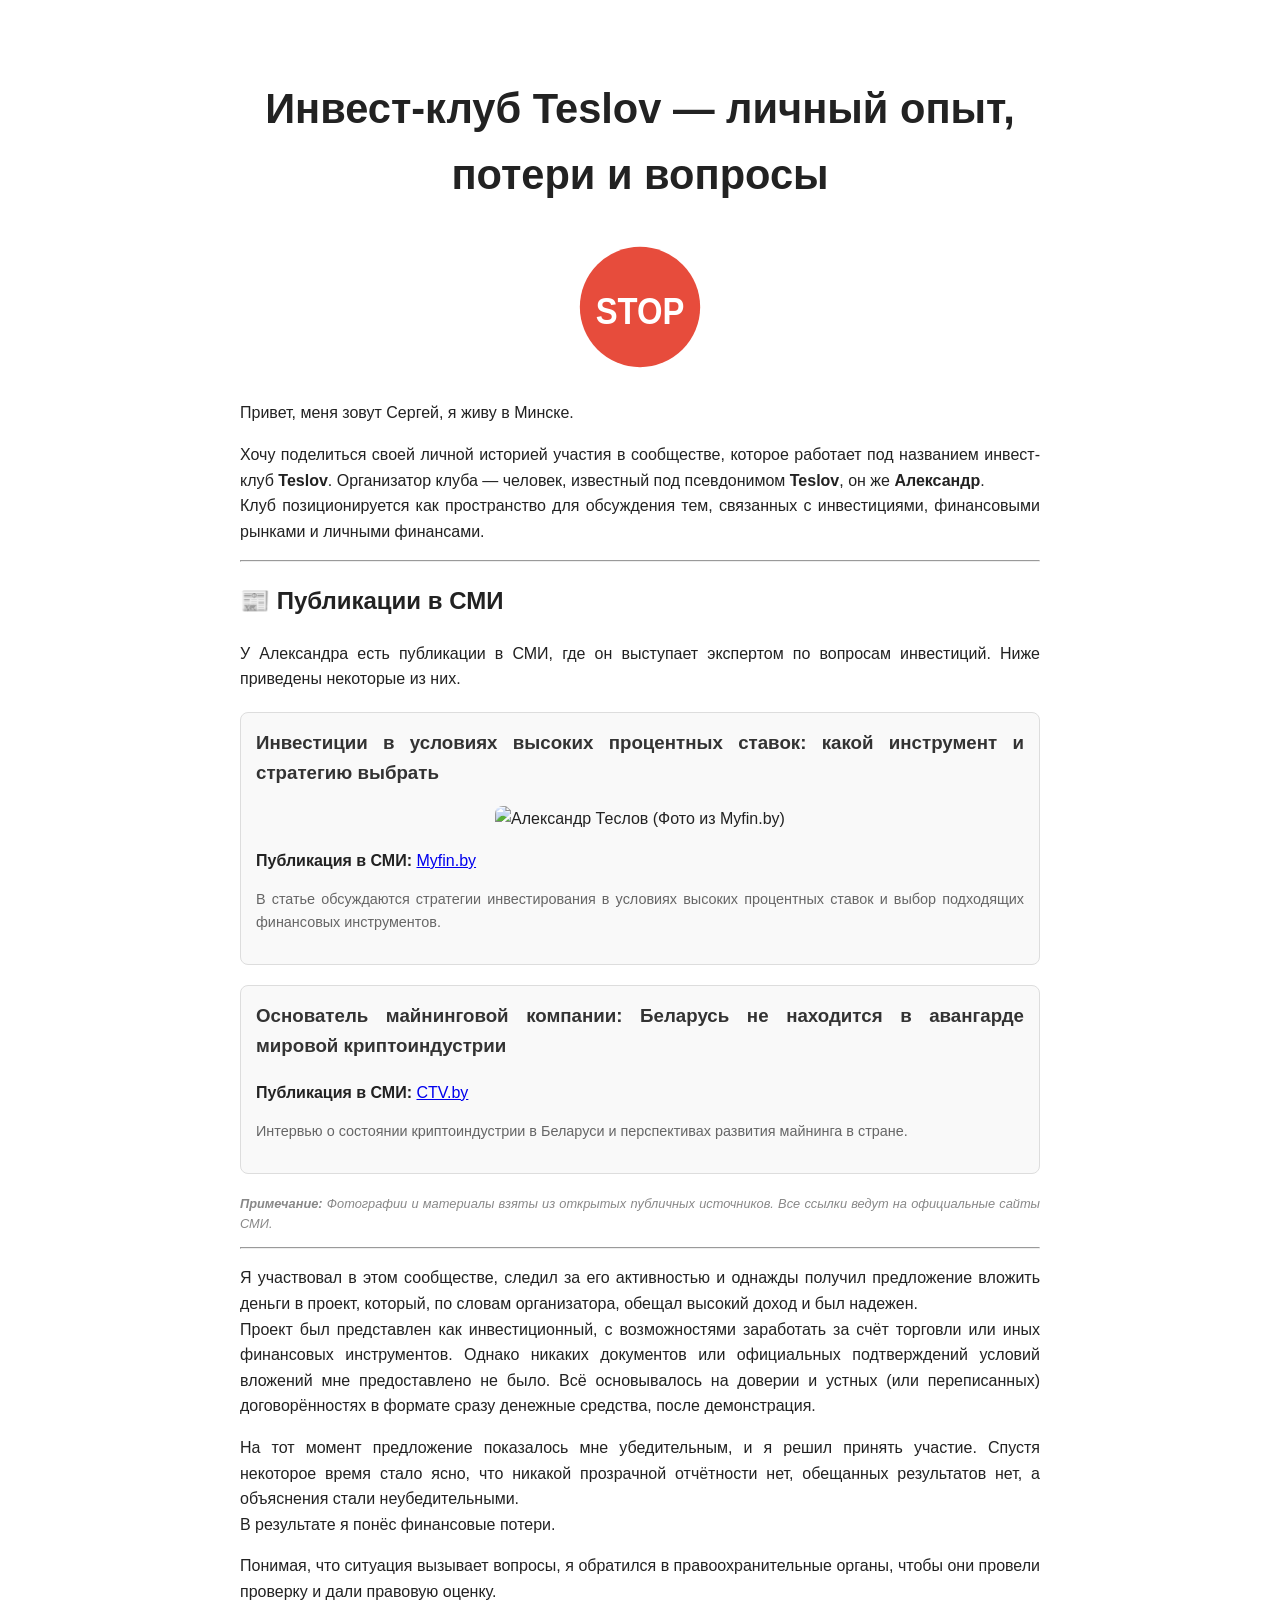
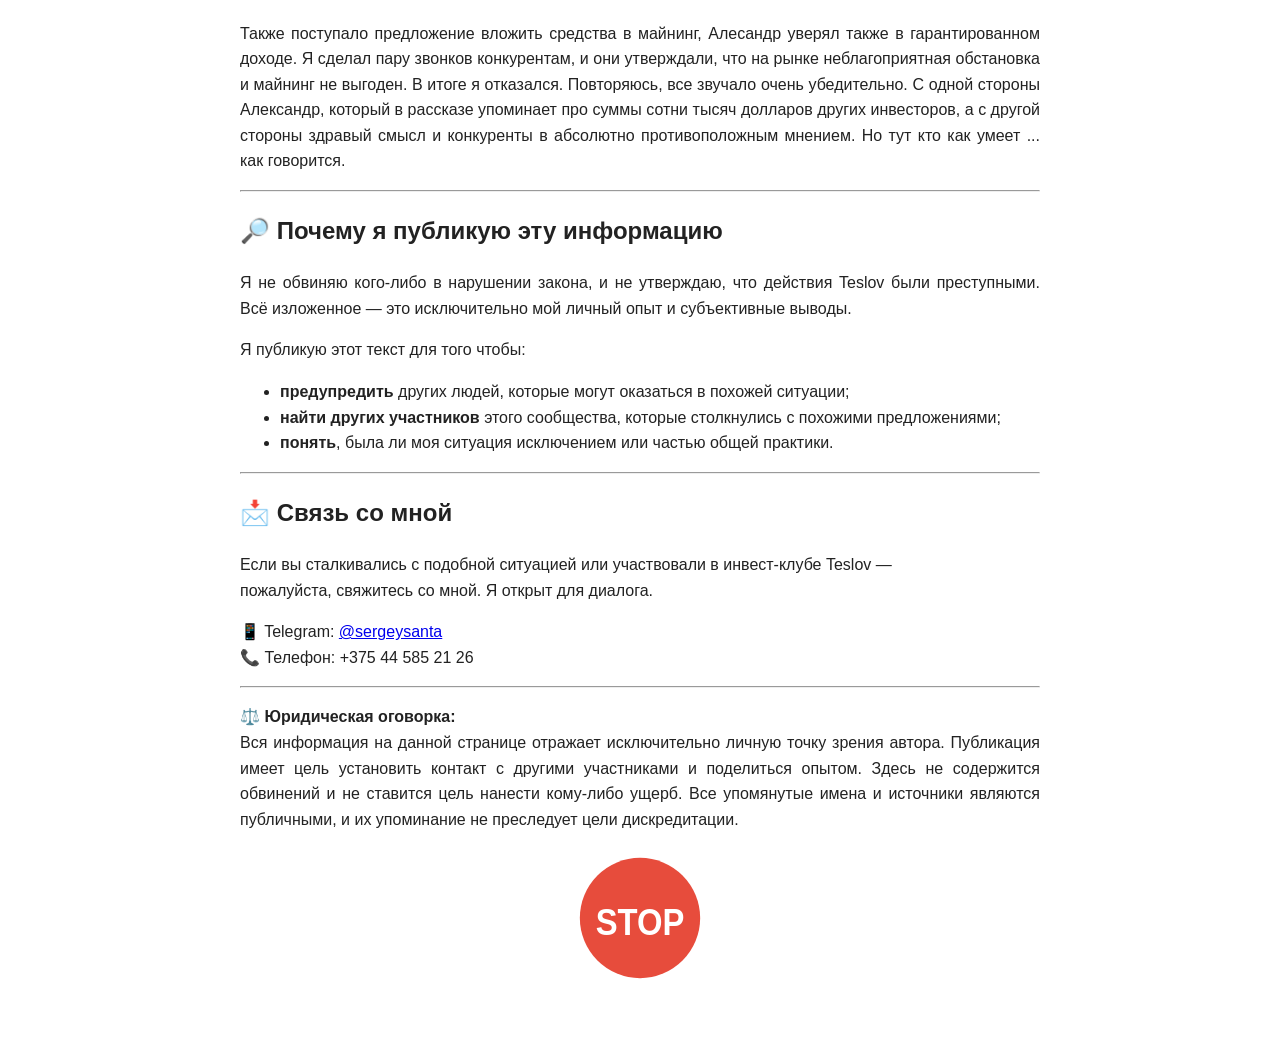
==== index.html @ 8a45242f "update info" ====
<!DOCTYPE html>
<html lang="ru">

<head>
  <meta charset="UTF-8" />
  <meta name="viewport" content="width=device-width, initial-scale=1.0" />
  <meta name="description" content="Инвест-клуб Teslov — личный опыт, потери и вопросы. Предупреждение для инвесторов.">
  <meta name="keywords"
    content="ateslov, teslov, инвестиции, инвестиционный клуб, Минск, bitcoin, crypto, scam, майнинг, обман, криптовалюта, предупреждение, потеря денег, бизнес" />
  <meta name="google-site-verification" content="pB8Rj-ncE4CcEa6arTZ0vi5ZQgAbrX069AEUh1GPydg" />
  <meta name="yandex-verification" content="62d51f3f0e0a17b9" />
  <link rel="icon" href="favicon.svg" type="image/svg+xml">
  <title>Инвест-клуб Teslov — личный опыт, потери и вопросы</title>
</head>

<body
  style="font-family: sans-serif; max-width: 800px; margin: 2rem auto; padding: 1rem; line-height: 1.6; color: #222;">
  <div style="position:absolute; left:-9999px; top:auto; width:1px; height:1px; overflow:hidden;">
    teslov, ateslov, инвестиции, инвестиционный клуб, Минск, bitcoin, crypto, криптовалюта, майнинг
  </div>
  <div style="display:none;">Verification: 62d51f3f0e0a17b9</div>
  <h1 style="text-align: center; font-size: 2.6em; font-weight: bold;">Инвест-клуб Teslov — личный опыт, потери и
    вопросы</h1>
  <div style="text-align: center; margin: 8px 0;">
    <img src="img/stop.svg" alt="STOP" style="width: 140px; max-width: 90vw; height: auto; display: inline-block;" />
  </div>
  <div style="text-align: justify;">
    <p>Привет, меня зовут Сергей, я живу в Минске.</p>

    <p>Хочу поделиться своей личной историей участия в сообществе, которое работает под названием инвест-клуб
      <b>Teslov</b>. Организатор клуба — человек, известный под псевдонимом <b>Teslov</b>, он же <b>Александр</b>.<br>
      Клуб позиционируется как пространство для обсуждения тем, связанных с инвестициями, финансовыми рынками и личными
      финансами.
    </p>

    <hr />

    <h2>📰 Публикации в СМИ</h2>

    <p>У Александра есть публикации в СМИ, где он выступает экспертом по вопросам инвестиций. Ниже приведены некоторые
      из них.</p>

    <div style="margin: 20px 0; padding: 15px; border: 1px solid #ddd; border-radius: 8px; background-color: #f9f9f9;">
      <h3 style="margin-top: 0; color: #333;">Инвестиции в условиях высоких процентных ставок: какой инструмент и
        стратегию выбрать</h3>
      <div style="text-align: center; margin: 15px 0;">
        <img src="https://myfin.by/source/thumb_720_1280/1/KSFufQopwAlAML0pm6lfmdS4uRsHHn8l.jpg"
          alt="Александр Теслов (Фото из Myfin.by)"
          style="width: 200px; max-width: 100%; height: auto; border-radius: 8px;">
      </div>
      <p style="margin-bottom: 10px;"><strong>Публикация в СМИ:</strong> <a
          href="https://myfin.by/article/money/investicii-v-usloviakh-vysokikh-procentnykh-stavok-kakoj-instrument-i-strategiu-vybrat-33507"
          target="_blank">Myfin.by</a></p>
      <p style="font-size: 0.9em; color: #666; margin-bottom: 15px;">В статье обсуждаются стратегии инвестирования в
        условиях высоких процентных ставок и выбор подходящих финансовых инструментов.</p>
    </div>

    <div style="margin: 20px 0; padding: 15px; border: 1px solid #ddd; border-radius: 8px; background-color: #f9f9f9;">
      <h3 style="margin-top: 0; color: #333;">Основатель майнинговой компании: Беларусь не находится в авангарде мировой
        криптоиндустрии</h3>
      <p style="margin-bottom: 10px;"><strong>Публикация в СМИ:</strong> <a
          href="https://ctv.by/news/obshestvo/osnovatel-majningovoj-kompanii-belarus-ne-nahoditsya-v-avangarde-mirovoj-kriptoindustrii-no-odin-ukaz-i-my-snova-v-igre"
          target="_blank">CTV.by</a></p>
      <p style="font-size: 0.9em; color: #666; margin-bottom: 15px;">Интервью о состоянии криптоиндустрии в Беларуси и
        перспективах развития майнинга в стране.</p>
    </div>

    <p style="font-size: 0.8em; color: #888; font-style: italic; margin-top: 20px;">
      <strong>Примечание:</strong> Фотографии и материалы взяты из открытых публичных источников. Все ссылки ведут на
      официальные сайты СМИ.
    </p>

    <hr />

    <p>Я участвовал в этом сообществе, следил за его активностью и однажды получил предложение вложить деньги в проект,
      который, по словам организатора, обещал высокий доход и был надежен.<br>
      Проект был представлен как инвестиционный, с возможностями заработать за счёт торговли или иных финансовых
      инструментов. Однако никаких документов или официальных подтверждений условий вложений мне предоставлено не было.
      Всё основывалось на доверии и устных (или переписанных) договорённостях в формате сразу денежные средства, после
      демонстрация.</p>


    <p>На тот момент предложение показалось мне убедительным, и я решил принять участие. Спустя некоторое время стало
      ясно, что никакой прозрачной отчётности нет, обещанных результатов нет, а объяснения стали неубедительными.<br>
      В результате я понёс финансовые потери.</p>

    <p>Понимая, что ситуация вызывает вопросы, я обратился в правоохранительные органы, чтобы они провели проверку и
      дали правовую оценку.</p>

    <p>Также поступало предложение вложить средства в майнинг, Алесандр уверял также в гарантированном доходе. Я сделал
      пару звонков конкурентам, и они утверждали, что на рынке
      неблагоприятная обстановка и майнинг не выгоден. В итоге я отказался. Повторяюсь, все звучало очень убедительно. С
      одной стороны Александр, который в рассказе упоминает про суммы сотни тысяч долларов других инвесторов, а с другой
      стороны здравый смысл и конкуренты в абсолютно противоположным мнением. Но тут кто как умеет ... как говорится.
    </p>

    <hr />

    <h2>🔎 Почему я публикую эту информацию</h2>

    <p>Я не обвиняю кого-либо в нарушении закона, и не утверждаю, что действия Teslov были преступными. Всё изложенное —
      это исключительно мой личный опыт и субъективные выводы.</p>

    <p>Я публикую этот текст для того чтобы:</p>
    <ul>
      <li><b>предупредить</b> других людей, которые могут оказаться в похожей ситуации;</li>
      <li><b>найти других участников</b> этого сообщества, которые столкнулись с похожими предложениями;</li>
      <li><b>понять</b>, была ли моя ситуация исключением или частью общей практики.</li>
    </ul>

    <hr />

    <h2>📩 Связь со мной</h2>
    <p>Если вы сталкивались с подобной ситуацией или участвовали в инвест-клубе Teslov —<br>
      пожалуйста, свяжитесь со мной. Я открыт для диалога.</p>
    <p>📱 Telegram: <a href="https://t.me/sergeysanta">@sergeysanta</a><br>
      📞 Телефон: +375 44 585 21 26</p>

    <hr />
    <p><strong>⚖️ Юридическая оговорка:</strong><br>
      Вся информация на данной странице отражает исключительно личную точку зрения автора. Публикация имеет цель
      установить контакт с другими участниками и поделиться опытом. Здесь не содержится обвинений и не ставится цель
      нанести кому-либо ущерб. Все упомянутые имена и источники являются публичными, и их упоминание не преследует цели
      дискредитации.</p>
  </div>
  <div style="text-align: center; margin: 8px 0;">
    <img src="img/stop.svg" alt="STOP" style="width: 140px; max-width: 90vw; height: auto; display: inline-block;" />
  </div>
</body>

</html>
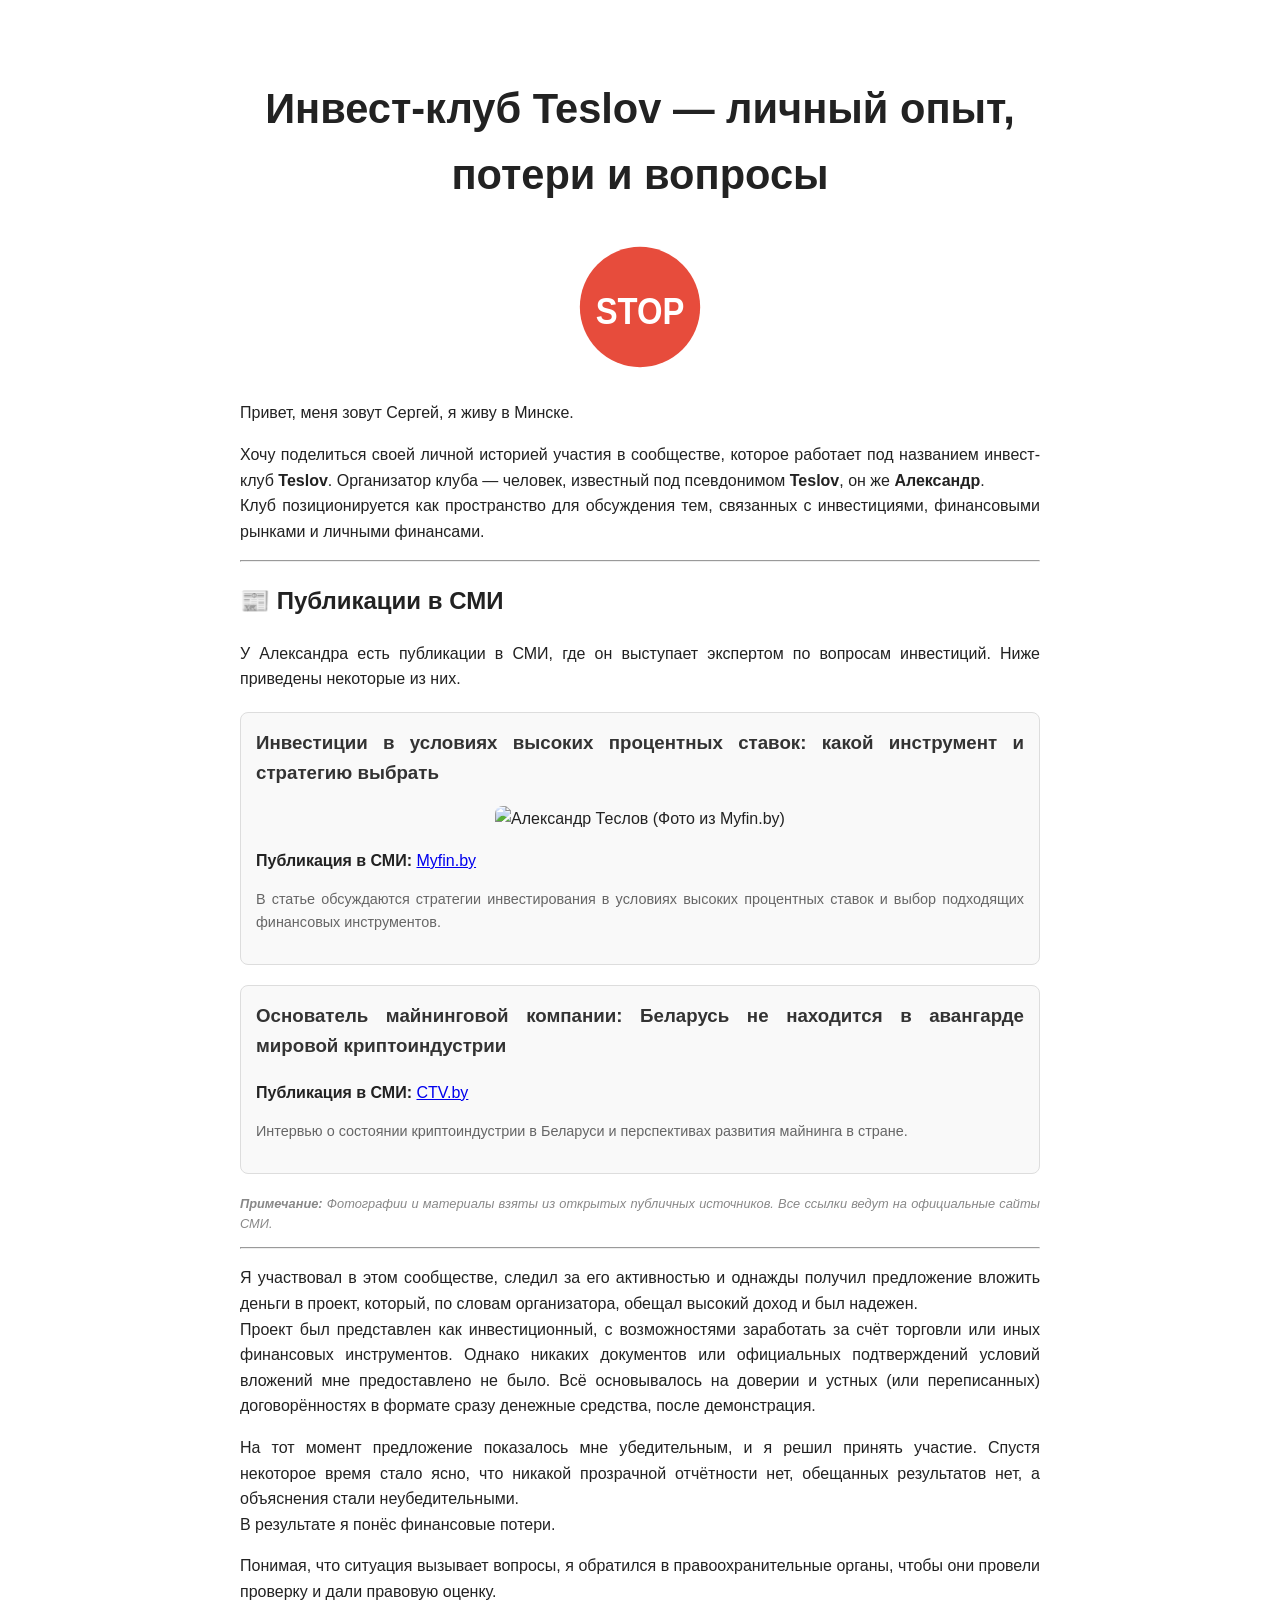
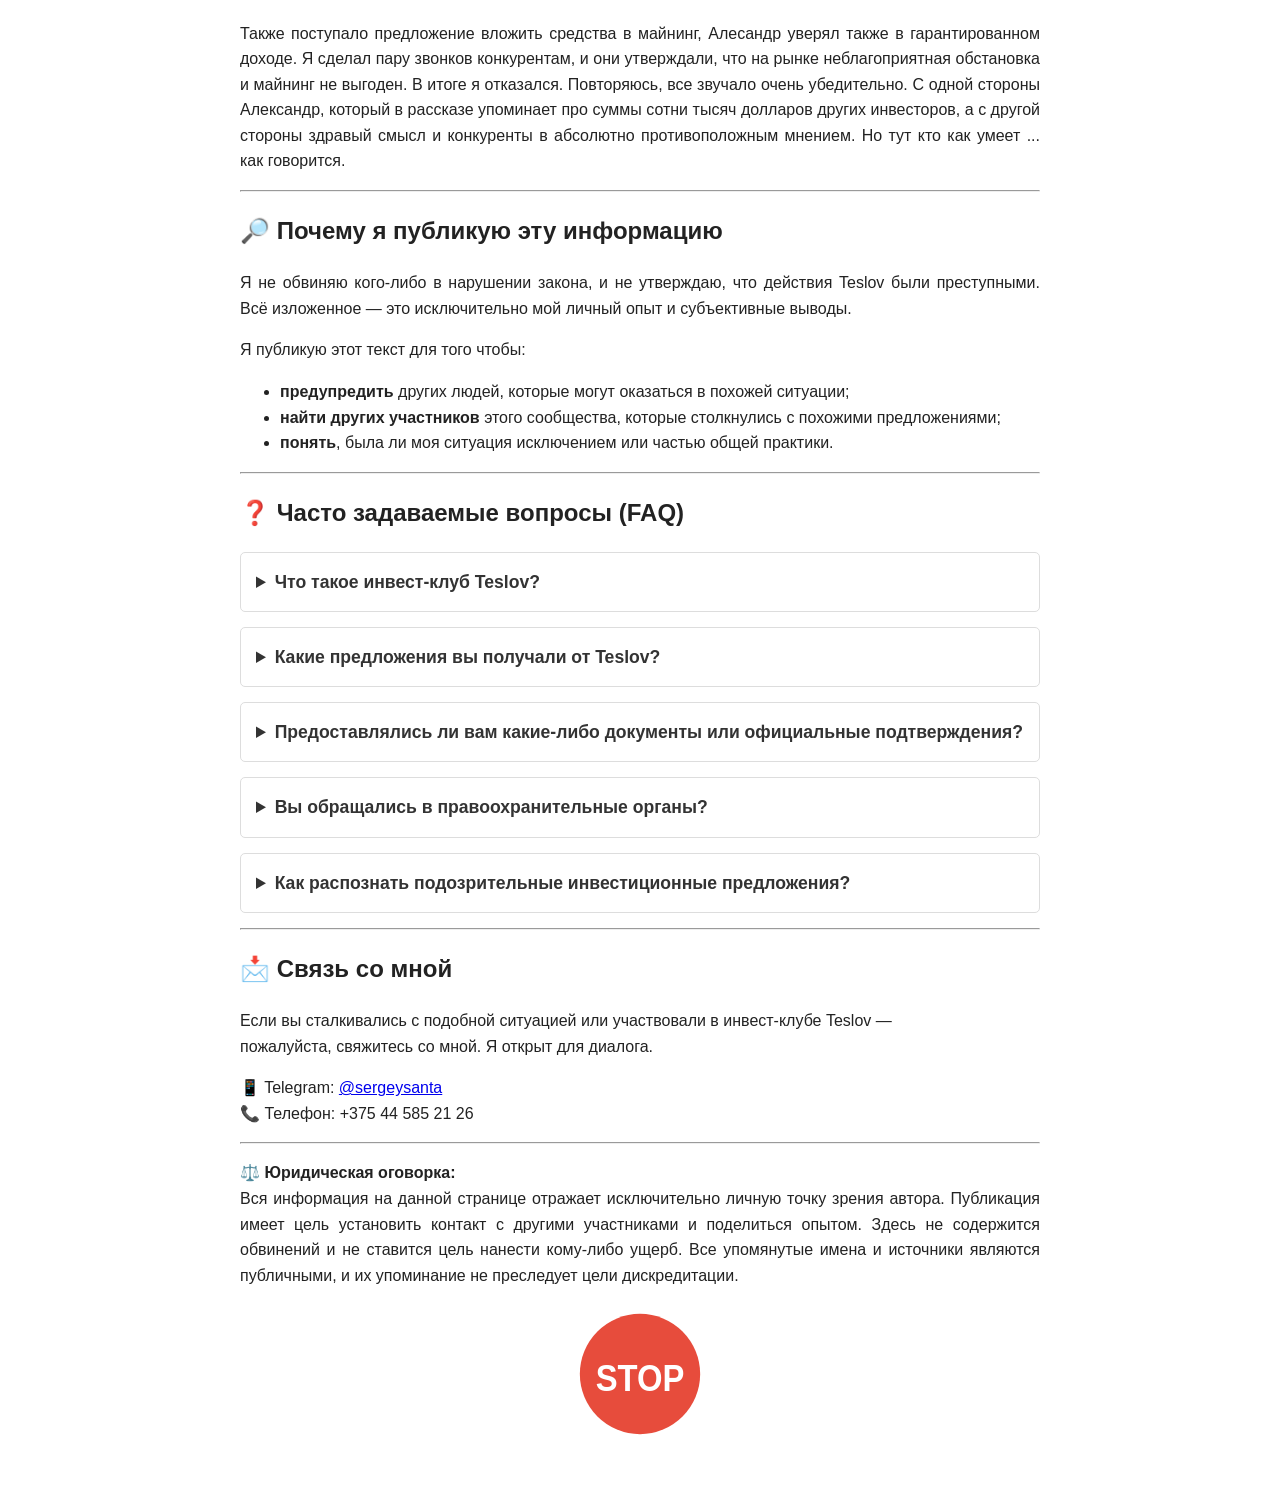
==== commit 5d2108c5: "Улучшения SEO: удален скрытый текст, добавлен FAQ раздел, улучшена структура контента" ====
--- a/index.html
+++ b/index.html
@@ -15,9 +15,6 @@
 
 <body
   style="font-family: sans-serif; max-width: 800px; margin: 2rem auto; padding: 1rem; line-height: 1.6; color: #222;">
-  <div style="position:absolute; left:-9999px; top:auto; width:1px; height:1px; overflow:hidden;">
-    teslov, ateslov, инвестиции, инвестиционный клуб, Минск, bitcoin, crypto, криптовалюта, майнинг
-  </div>
   <div style="display:none;">Verification: 62d51f3f0e0a17b9</div>
   <h1 style="text-align: center; font-size: 2.6em; font-weight: bold;">Инвест-клуб Teslov — личный опыт, потери и
     вопросы</h1>
@@ -110,6 +107,70 @@
 
     <hr />
 
+    <h2>❓ Часто задаваемые вопросы (FAQ)</h2>
+
+    <details style="margin: 15px 0; padding: 10px; border: 1px solid #ddd; border-radius: 5px; cursor: pointer;">
+      <summary style="font-weight: bold; color: #333; font-size: 1.1em; padding: 5px; cursor: pointer;">Что такое инвест-клуб Teslov?</summary>
+      <div style="margin-top: 10px; padding-left: 10px;">
+        <p>Инвест-клуб Teslov — это сообщество, которое позиционируется как пространство для обсуждения тем, связанных с
+          инвестициями, финансовыми рынками и личными финансами. Организатор клуба — человек, известный под псевдонимом
+          <b>Teslov</b> (Александр). У организатора есть публикации в СМИ, где он выступает экспертом по вопросам
+          инвестиций.</p>
+      </div>
+    </details>
+
+    <details style="margin: 15px 0; padding: 10px; border: 1px solid #ddd; border-radius: 5px; cursor: pointer;">
+      <summary style="font-weight: bold; color: #333; font-size: 1.1em; padding: 5px; cursor: pointer;">Какие предложения вы получали от Teslov?</summary>
+      <div style="margin-top: 10px; padding-left: 10px;">
+        <p>Я получил два основных предложения:</p>
+        <ul>
+          <li><b>Инвестиционный проект</b> — предложение вложить деньги в проект, который обещал высокий доход за счёт
+            торговли или иных финансовых инструментов. Проект был представлен как надежный, но никаких документов или
+            официальных подтверждений условий вложений мне предоставлено не было.</li>
+          <li><b>Майнинг</b> — предложение вложить средства в майнинг с гарантированным доходом. Однако после консультаций с
+            конкурентами, которые утверждали, что на рынке неблагоприятная обстановка и майнинг не выгоден, я отказался от
+            этого предложения.</li>
+        </ul>
+      </div>
+    </details>
+
+    <details style="margin: 15px 0; padding: 10px; border: 1px solid #ddd; border-radius: 5px; cursor: pointer;">
+      <summary style="font-weight: bold; color: #333; font-size: 1.1em; padding: 5px; cursor: pointer;">Предоставлялись ли вам какие-либо документы или официальные подтверждения?</summary>
+      <div style="margin-top: 10px; padding-left: 10px;">
+        <p>Нет, никаких документов или официальных подтверждений условий вложений мне предоставлено не было. Всё
+          основывалось на доверии и устных (или переписанных) договорённостях в формате "сразу денежные средства, после
+          демонстрация". Прозрачной отчётности о результатах инвестиций также не было.</p>
+      </div>
+    </details>
+
+    <details style="margin: 15px 0; padding: 10px; border: 1px solid #ddd; border-radius: 5px; cursor: pointer;">
+      <summary style="font-weight: bold; color: #333; font-size: 1.1em; padding: 5px; cursor: pointer;">Вы обращались в правоохранительные органы?</summary>
+      <div style="margin-top: 10px; padding-left: 10px;">
+        <p>Да, понимая, что ситуация вызывает вопросы, я обратился в правоохранительные органы, чтобы они провели проверку и
+          дали правовую оценку ситуации.</p>
+      </div>
+    </details>
+
+    <details style="margin: 15px 0; padding: 10px; border: 1px solid #ddd; border-radius: 5px; cursor: pointer;">
+      <summary style="font-weight: bold; color: #333; font-size: 1.1em; padding: 5px; cursor: pointer;">Как распознать подозрительные инвестиционные предложения?</summary>
+      <div style="margin-top: 10px; padding-left: 10px;">
+        <p>Основываясь на своём опыте, рекомендую обратить внимание на следующие признаки:</p>
+        <ul>
+          <li><b>Отсутствие документов</b> — если вам не предоставляют официальных документов, подтверждающих условия
+            инвестиций</li>
+          <li><b>Обещания гарантированного дохода</b> — особенно высокого, без рисков</li>
+          <li><b>Отсутствие прозрачной отчётности</b> — если нет возможности отследить результаты инвестиций</li>
+          <li><b>Давление и убедительность</b> — если вас убеждают вложить деньги немедленно, упоминая большие суммы других
+            инвесторов</li>
+          <li><b>Устные договорённости</b> — если всё основывается только на доверии без документального оформления</li>
+        </ul>
+        <p>Всегда консультируйтесь с независимыми экспертами и проверяйте информацию у конкурентов или других источников
+          перед принятием решения об инвестициях.</p>
+      </div>
+    </details>
+
+    <hr />
+
     <h2>📩 Связь со мной</h2>
     <p>Если вы сталкивались с подобной ситуацией или участвовали в инвест-клубе Teslov —<br>
       пожалуйста, свяжитесь со мной. Я открыт для диалога.</p>
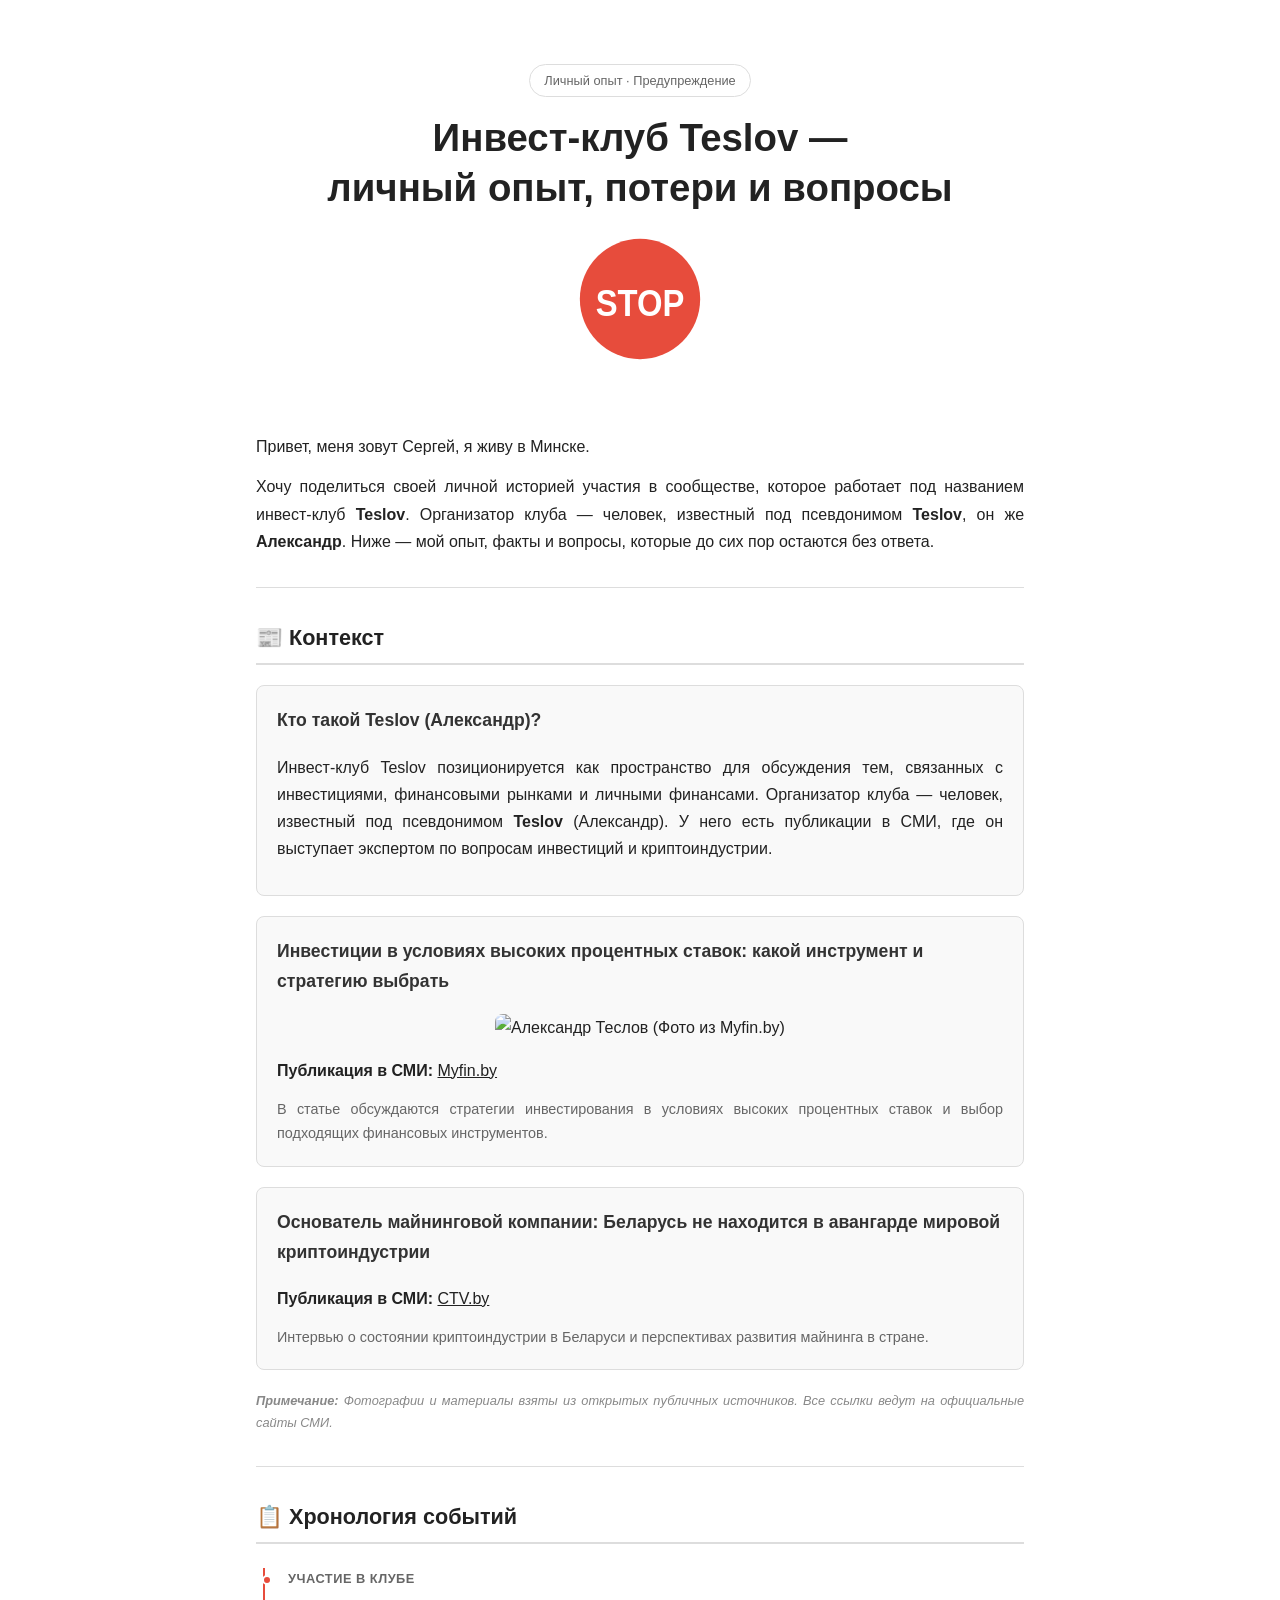
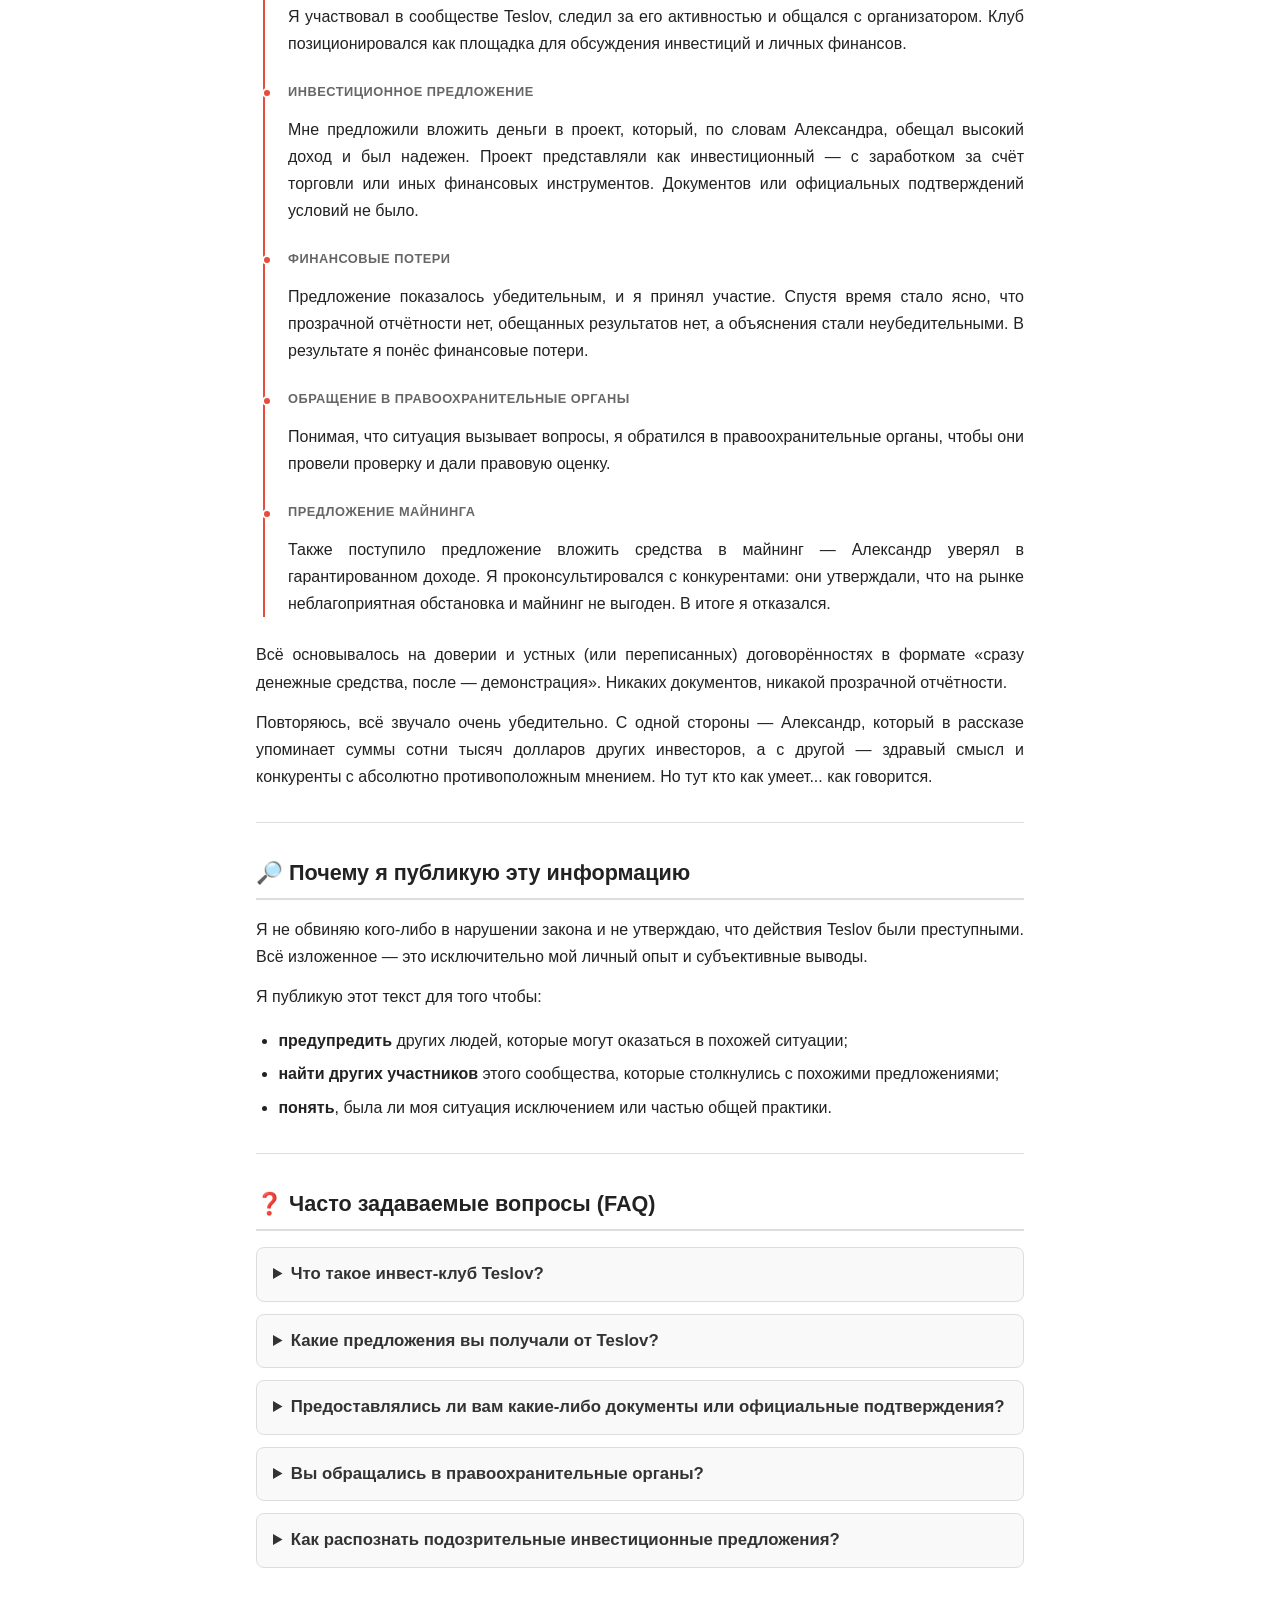
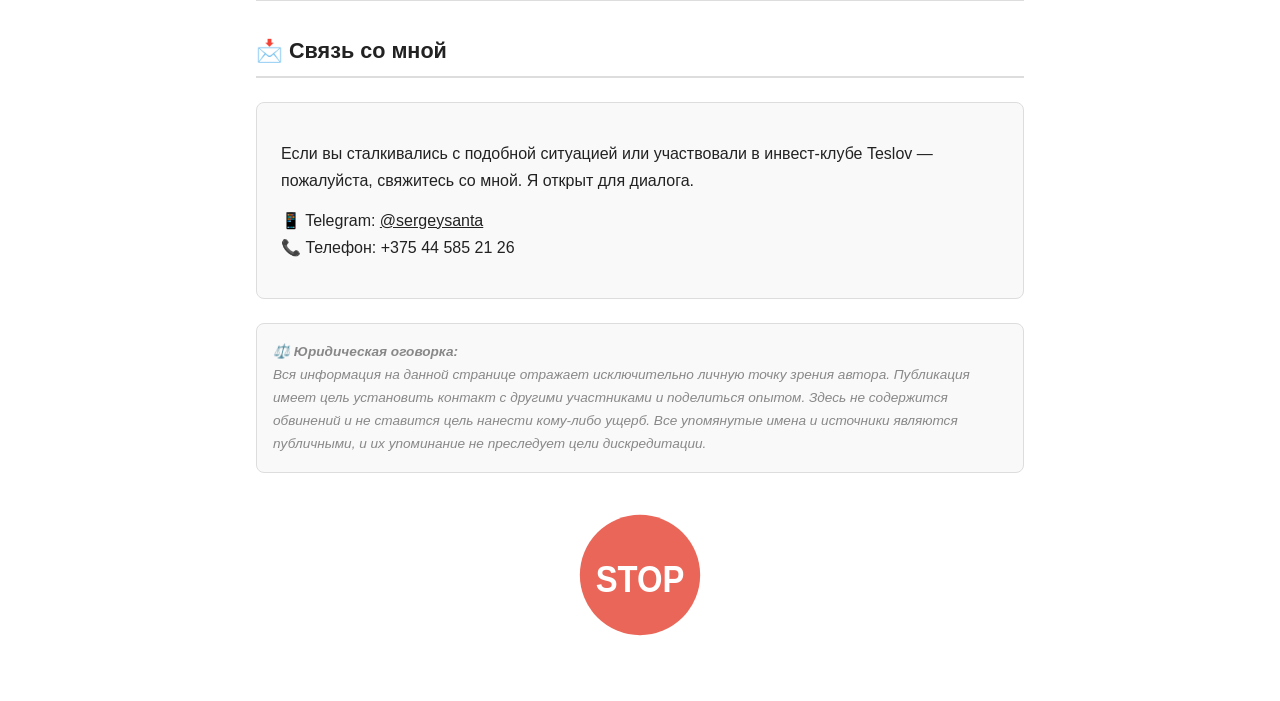
==== commit 5deb5270: "Обновить структуру страницы: hero, хронология и карточки. Сохранены исходные цвета и весь контент, у" ====
--- a/index.html
+++ b/index.html
@@ -11,91 +11,312 @@
   <meta name="yandex-verification" content="62d51f3f0e0a17b9" />
   <link rel="icon" href="favicon.svg" type="image/svg+xml">
   <title>Инвест-клуб Teslov — личный опыт, потери и вопросы</title>
+  <style>
+    *,
+    *::before,
+    *::after {
+      box-sizing: border-box;
+    }
+
+    body {
+      margin: 0;
+      font-family: sans-serif;
+      background: #ffffff;
+      color: #222;
+      line-height: 1.7;
+    }
+
+    .container {
+      max-width: 800px;
+      margin: 0 auto;
+      padding: 2rem 1rem 3rem;
+    }
+
+    .hero {
+      text-align: center;
+      padding: 2rem 1rem;
+      margin-bottom: 1.5rem;
+    }
+
+    .hero .badge {
+      display: inline-block;
+      padding: 0.3rem 0.9rem;
+      border: 1px solid #ddd;
+      border-radius: 999px;
+      font-size: 0.8rem;
+      color: #666;
+      margin-bottom: 1rem;
+    }
+
+    .hero h1 {
+      font-size: clamp(1.6rem, 5vw, 2.4rem);
+      font-weight: bold;
+      margin: 0 0 1rem;
+      line-height: 1.3;
+    }
+
+    .hero img {
+      width: 140px;
+      max-width: 90vw;
+      height: auto;
+    }
+
+    h2 {
+      font-size: 1.35rem;
+      margin: 2rem 0 1rem;
+      padding-bottom: 0.4rem;
+      border-bottom: 2px solid #ddd;
+    }
+
+    h3 {
+      font-size: 1.1rem;
+      margin-top: 0;
+      color: #333;
+    }
+
+    p {
+      text-align: justify;
+      margin: 0.8rem 0;
+    }
+
+    a {
+      color: inherit;
+    }
+
+    hr {
+      border: none;
+      border-top: 1px solid #ddd;
+      margin: 2rem 0;
+    }
+
+    .card {
+      margin: 1.25rem 0;
+      padding: 1.25rem;
+      border: 1px solid #ddd;
+      border-radius: 8px;
+      background-color: #f9f9f9;
+    }
+
+    .card img {
+      width: 200px;
+      max-width: 100%;
+      height: auto;
+      border-radius: 8px;
+    }
+
+    .card-media {
+      text-align: center;
+      margin: 15px 0;
+    }
+
+    .card-note {
+      font-size: 0.9em;
+      color: #666;
+      margin-bottom: 0;
+    }
+
+    .timeline {
+      position: relative;
+      padding-left: 2rem;
+      margin: 1.5rem 0;
+    }
+
+    .timeline::before {
+      content: "";
+      position: absolute;
+      left: 0.45rem;
+      top: 0;
+      bottom: 0;
+      width: 2px;
+      background: #e74c3c;
+    }
+
+    .timeline-item {
+      position: relative;
+      margin-bottom: 1.5rem;
+    }
+
+    .timeline-item::before {
+      content: "";
+      position: absolute;
+      left: -1.65rem;
+      top: 0.45rem;
+      width: 10px;
+      height: 10px;
+      border-radius: 50%;
+      background: #e74c3c;
+      border: 2px solid #fff;
+    }
+
+    .timeline-date {
+      font-size: 0.8rem;
+      color: #666;
+      font-weight: 600;
+      text-transform: uppercase;
+      letter-spacing: 0.04em;
+    }
+
+    details {
+      margin: 0.75rem 0;
+      padding: 0.75rem 1rem;
+      border: 1px solid #ddd;
+      border-radius: 8px;
+      background-color: #f9f9f9;
+    }
+
+    summary {
+      font-weight: bold;
+      cursor: pointer;
+      color: #333;
+      font-size: 1.05rem;
+    }
+
+    .contacts {
+      text-align: center;
+      padding: 1.5rem;
+      background-color: #f9f9f9;
+      border: 1px solid #ddd;
+      border-radius: 8px;
+      margin: 1.5rem 0;
+    }
+
+    .disclaimer {
+      font-size: 0.85rem;
+      color: #888;
+      font-style: italic;
+      padding: 1rem;
+      border: 1px solid #ddd;
+      border-radius: 8px;
+      background-color: #f9f9f9;
+    }
+
+    .note {
+      font-size: 0.8em;
+      color: #888;
+      font-style: italic;
+    }
+
+    ul {
+      padding-left: 1.4rem;
+    }
+
+    li {
+      margin: 0.4rem 0;
+    }
+
+    footer {
+      text-align: center;
+      margin-top: 2rem;
+    }
+
+    footer img {
+      width: 140px;
+      max-width: 90vw;
+      height: auto;
+      opacity: 0.85;
+    }
+  </style>
 </head>
 
-<body
-  style="font-family: sans-serif; max-width: 800px; margin: 2rem auto; padding: 1rem; line-height: 1.6; color: #222;">
+<body>
   <div style="display:none;">Verification: 62d51f3f0e0a17b9</div>
-  <h1 style="text-align: center; font-size: 2.6em; font-weight: bold;">Инвест-клуб Teslov — личный опыт, потери и
-    вопросы</h1>
-  <div style="text-align: center; margin: 8px 0;">
-    <img src="img/stop.svg" alt="STOP" style="width: 140px; max-width: 90vw; height: auto; display: inline-block;" />
-  </div>
-  <div style="text-align: justify;">
+
+  <div class="container">
+
+    <div class="hero">
+      <div class="badge">Личный опыт · Предупреждение</div>
+      <h1>Инвест-клуб Teslov —<br>личный опыт, потери и вопросы</h1>
+      <img src="img/stop.svg" alt="STOP" />
+    </div>
+
     <p>Привет, меня зовут Сергей, я живу в Минске.</p>
 
     <p>Хочу поделиться своей личной историей участия в сообществе, которое работает под названием инвест-клуб
-      <b>Teslov</b>. Организатор клуба — человек, известный под псевдонимом <b>Teslov</b>, он же <b>Александр</b>.<br>
-      Клуб позиционируется как пространство для обсуждения тем, связанных с инвестициями, финансовыми рынками и личными
-      финансами.
-    </p>
+      <b>Teslov</b>. Организатор клуба — человек, известный под псевдонимом <b>Teslov</b>, он же <b>Александр</b>.
+      Ниже — мой опыт, факты и вопросы, которые до сих пор остаются без ответа.</p>
 
     <hr />
 
-    <h2>📰 Публикации в СМИ</h2>
-
-    <p>У Александра есть публикации в СМИ, где он выступает экспертом по вопросам инвестиций. Ниже приведены некоторые
-      из них.</p>
-
-    <div style="margin: 20px 0; padding: 15px; border: 1px solid #ddd; border-radius: 8px; background-color: #f9f9f9;">
-      <h3 style="margin-top: 0; color: #333;">Инвестиции в условиях высоких процентных ставок: какой инструмент и
-        стратегию выбрать</h3>
-      <div style="text-align: center; margin: 15px 0;">
+    <h2>📰 Контекст</h2>
+
+    <div class="card">
+      <h3>Кто такой Teslov (Александр)?</h3>
+      <p>Инвест-клуб Teslov позиционируется как пространство для обсуждения тем, связанных с инвестициями,
+        финансовыми рынками и личными финансами. Организатор клуба — человек, известный под псевдонимом
+        <b>Teslov</b> (Александр). У него есть публикации в СМИ, где он выступает экспертом по вопросам инвестиций
+        и криптоиндустрии.</p>
+    </div>
+
+    <div class="card">
+      <h3>Инвестиции в условиях высоких процентных ставок: какой инструмент и стратегию выбрать</h3>
+      <div class="card-media">
         <img src="https://myfin.by/source/thumb_720_1280/1/KSFufQopwAlAML0pm6lfmdS4uRsHHn8l.jpg"
-          alt="Александр Теслов (Фото из Myfin.by)"
-          style="width: 200px; max-width: 100%; height: auto; border-radius: 8px;">
-      </div>
-      <p style="margin-bottom: 10px;"><strong>Публикация в СМИ:</strong> <a
+          alt="Александр Теслов (Фото из Myfin.by)">
+      </div>
+      <p><strong>Публикация в СМИ:</strong> <a
           href="https://myfin.by/article/money/investicii-v-usloviakh-vysokikh-procentnykh-stavok-kakoj-instrument-i-strategiu-vybrat-33507"
-          target="_blank">Myfin.by</a></p>
-      <p style="font-size: 0.9em; color: #666; margin-bottom: 15px;">В статье обсуждаются стратегии инвестирования в
-        условиях высоких процентных ставок и выбор подходящих финансовых инструментов.</p>
-    </div>
-
-    <div style="margin: 20px 0; padding: 15px; border: 1px solid #ddd; border-radius: 8px; background-color: #f9f9f9;">
-      <h3 style="margin-top: 0; color: #333;">Основатель майнинговой компании: Беларусь не находится в авангарде мировой
-        криптоиндустрии</h3>
-      <p style="margin-bottom: 10px;"><strong>Публикация в СМИ:</strong> <a
+          target="_blank" rel="noopener">Myfin.by</a></p>
+      <p class="card-note">В статье обсуждаются стратегии инвестирования в условиях высоких процентных ставок и выбор
+        подходящих финансовых инструментов.</p>
+    </div>
+
+    <div class="card">
+      <h3>Основатель майнинговой компании: Беларусь не находится в авангарде мировой криптоиндустрии</h3>
+      <p><strong>Публикация в СМИ:</strong> <a
           href="https://ctv.by/news/obshestvo/osnovatel-majningovoj-kompanii-belarus-ne-nahoditsya-v-avangarde-mirovoj-kriptoindustrii-no-odin-ukaz-i-my-snova-v-igre"
-          target="_blank">CTV.by</a></p>
-      <p style="font-size: 0.9em; color: #666; margin-bottom: 15px;">Интервью о состоянии криптоиндустрии в Беларуси и
-        перспективах развития майнинга в стране.</p>
-    </div>
-
-    <p style="font-size: 0.8em; color: #888; font-style: italic; margin-top: 20px;">
-      <strong>Примечание:</strong> Фотографии и материалы взяты из открытых публичных источников. Все ссылки ведут на
-      официальные сайты СМИ.
-    </p>
+          target="_blank" rel="noopener">CTV.by</a></p>
+      <p class="card-note">Интервью о состоянии криптоиндустрии в Беларуси и перспективах развития майнинга в стране.</p>
+    </div>
+
+    <p class="note"><strong>Примечание:</strong> Фотографии и материалы взяты из открытых публичных источников. Все ссылки
+      ведут на официальные сайты СМИ.</p>
 
     <hr />
 
-    <p>Я участвовал в этом сообществе, следил за его активностью и однажды получил предложение вложить деньги в проект,
-      который, по словам организатора, обещал высокий доход и был надежен.<br>
-      Проект был представлен как инвестиционный, с возможностями заработать за счёт торговли или иных финансовых
-      инструментов. Однако никаких документов или официальных подтверждений условий вложений мне предоставлено не было.
-      Всё основывалось на доверии и устных (или переписанных) договорённостях в формате сразу денежные средства, после
-      демонстрация.</p>
-
-
-    <p>На тот момент предложение показалось мне убедительным, и я решил принять участие. Спустя некоторое время стало
-      ясно, что никакой прозрачной отчётности нет, обещанных результатов нет, а объяснения стали неубедительными.<br>
-      В результате я понёс финансовые потери.</p>
-
-    <p>Понимая, что ситуация вызывает вопросы, я обратился в правоохранительные органы, чтобы они провели проверку и
-      дали правовую оценку.</p>
-
-    <p>Также поступало предложение вложить средства в майнинг, Алесандр уверял также в гарантированном доходе. Я сделал
-      пару звонков конкурентам, и они утверждали, что на рынке
-      неблагоприятная обстановка и майнинг не выгоден. В итоге я отказался. Повторяюсь, все звучало очень убедительно. С
-      одной стороны Александр, который в рассказе упоминает про суммы сотни тысяч долларов других инвесторов, а с другой
-      стороны здравый смысл и конкуренты в абсолютно противоположным мнением. Но тут кто как умеет ... как говорится.
-    </p>
+    <h2>📋 Хронология событий</h2>
+
+    <div class="timeline">
+      <div class="timeline-item">
+        <div class="timeline-date">Участие в клубе</div>
+        <p>Я участвовал в сообществе Teslov, следил за его активностью и общался с организатором. Клуб
+          позиционировался как площадка для обсуждения инвестиций и личных финансов.</p>
+      </div>
+      <div class="timeline-item">
+        <div class="timeline-date">Инвестиционное предложение</div>
+        <p>Мне предложили вложить деньги в проект, который, по словам Александра, обещал высокий доход и был надежен.
+          Проект представляли как инвестиционный — с заработком за счёт торговли или иных финансовых инструментов.
+          Документов или официальных подтверждений условий не было.</p>
+      </div>
+      <div class="timeline-item">
+        <div class="timeline-date">Финансовые потери</div>
+        <p>Предложение показалось убедительным, и я принял участие. Спустя время стало ясно, что прозрачной отчётности
+          нет, обещанных результатов нет, а объяснения стали неубедительными. В результате я понёс финансовые потери.</p>
+      </div>
+      <div class="timeline-item">
+        <div class="timeline-date">Обращение в правоохранительные органы</div>
+        <p>Понимая, что ситуация вызывает вопросы, я обратился в правоохранительные органы, чтобы они провели проверку
+          и дали правовую оценку.</p>
+      </div>
+      <div class="timeline-item">
+        <div class="timeline-date">Предложение майнинга</div>
+        <p>Также поступило предложение вложить средства в майнинг — Александр уверял в гарантированном доходе. Я
+          проконсультировался с конкурентами: они утверждали, что на рынке неблагоприятная обстановка и майнинг не
+          выгоден. В итоге я отказался.</p>
+      </div>
+    </div>
+
+    <p>Всё основывалось на доверии и устных (или переписанных) договорённостях в формате «сразу денежные средства,
+      после — демонстрация». Никаких документов, никакой прозрачной отчётности.</p>
+
+    <p>Повторяюсь, всё звучало очень убедительно. С одной стороны — Александр, который в рассказе упоминает суммы
+      сотни тысяч долларов других инвесторов, а с другой — здравый смысл и конкуренты с абсолютно противоположным
+      мнением. Но тут кто как умеет... как говорится.</p>
 
     <hr />
 
     <h2>🔎 Почему я публикую эту информацию</h2>
 
-    <p>Я не обвиняю кого-либо в нарушении закона, и не утверждаю, что действия Teslov были преступными. Всё изложенное —
+    <p>Я не обвиняю кого-либо в нарушении закона и не утверждаю, что действия Teslov были преступными. Всё изложенное —
       это исключительно мой личный опыт и субъективные выводы.</p>
 
     <p>Я публикую этот текст для того чтобы:</p>
@@ -109,9 +330,9 @@
 
     <h2>❓ Часто задаваемые вопросы (FAQ)</h2>
 
-    <details style="margin: 15px 0; padding: 10px; border: 1px solid #ddd; border-radius: 5px; cursor: pointer;">
-      <summary style="font-weight: bold; color: #333; font-size: 1.1em; padding: 5px; cursor: pointer;">Что такое инвест-клуб Teslov?</summary>
-      <div style="margin-top: 10px; padding-left: 10px;">
+    <details>
+      <summary>Что такое инвест-клуб Teslov?</summary>
+      <div style="margin-top: 0.75rem;">
         <p>Инвест-клуб Teslov — это сообщество, которое позиционируется как пространство для обсуждения тем, связанных с
           инвестициями, финансовыми рынками и личными финансами. Организатор клуба — человек, известный под псевдонимом
           <b>Teslov</b> (Александр). У организатора есть публикации в СМИ, где он выступает экспертом по вопросам
@@ -119,9 +340,9 @@
       </div>
     </details>
 
-    <details style="margin: 15px 0; padding: 10px; border: 1px solid #ddd; border-radius: 5px; cursor: pointer;">
-      <summary style="font-weight: bold; color: #333; font-size: 1.1em; padding: 5px; cursor: pointer;">Какие предложения вы получали от Teslov?</summary>
-      <div style="margin-top: 10px; padding-left: 10px;">
+    <details>
+      <summary>Какие предложения вы получали от Teslov?</summary>
+      <div style="margin-top: 0.75rem;">
         <p>Я получил два основных предложения:</p>
         <ul>
           <li><b>Инвестиционный проект</b> — предложение вложить деньги в проект, который обещал высокий доход за счёт
@@ -134,26 +355,26 @@
       </div>
     </details>
 
-    <details style="margin: 15px 0; padding: 10px; border: 1px solid #ddd; border-radius: 5px; cursor: pointer;">
-      <summary style="font-weight: bold; color: #333; font-size: 1.1em; padding: 5px; cursor: pointer;">Предоставлялись ли вам какие-либо документы или официальные подтверждения?</summary>
-      <div style="margin-top: 10px; padding-left: 10px;">
+    <details>
+      <summary>Предоставлялись ли вам какие-либо документы или официальные подтверждения?</summary>
+      <div style="margin-top: 0.75rem;">
         <p>Нет, никаких документов или официальных подтверждений условий вложений мне предоставлено не было. Всё
-          основывалось на доверии и устных (или переписанных) договорённостях в формате "сразу денежные средства, после
-          демонстрация". Прозрачной отчётности о результатах инвестиций также не было.</p>
+          основывалось на доверии и устных (или переписанных) договорённостях в формате «сразу денежные средства, после
+          демонстрация». Прозрачной отчётности о результатах инвестиций также не было.</p>
       </div>
     </details>
 
-    <details style="margin: 15px 0; padding: 10px; border: 1px solid #ddd; border-radius: 5px; cursor: pointer;">
-      <summary style="font-weight: bold; color: #333; font-size: 1.1em; padding: 5px; cursor: pointer;">Вы обращались в правоохранительные органы?</summary>
-      <div style="margin-top: 10px; padding-left: 10px;">
+    <details>
+      <summary>Вы обращались в правоохранительные органы?</summary>
+      <div style="margin-top: 0.75rem;">
         <p>Да, понимая, что ситуация вызывает вопросы, я обратился в правоохранительные органы, чтобы они провели проверку и
           дали правовую оценку ситуации.</p>
       </div>
     </details>
 
-    <details style="margin: 15px 0; padding: 10px; border: 1px solid #ddd; border-radius: 5px; cursor: pointer;">
-      <summary style="font-weight: bold; color: #333; font-size: 1.1em; padding: 5px; cursor: pointer;">Как распознать подозрительные инвестиционные предложения?</summary>
-      <div style="margin-top: 10px; padding-left: 10px;">
+    <details>
+      <summary>Как распознать подозрительные инвестиционные предложения?</summary>
+      <div style="margin-top: 0.75rem;">
         <p>Основываясь на своём опыте, рекомендую обратить внимание на следующие признаки:</p>
         <ul>
           <li><b>Отсутствие документов</b> — если вам не предоставляют официальных документов, подтверждающих условия
@@ -172,21 +393,29 @@
     <hr />
 
     <h2>📩 Связь со мной</h2>
-    <p>Если вы сталкивались с подобной ситуацией или участвовали в инвест-клубе Teslov —<br>
-      пожалуйста, свяжитесь со мной. Я открыт для диалога.</p>
-    <p>📱 Telegram: <a href="https://t.me/sergeysanta">@sergeysanta</a><br>
-      📞 Телефон: +375 44 585 21 26</p>
-
-    <hr />
-    <p><strong>⚖️ Юридическая оговорка:</strong><br>
+
+    <div class="contacts">
+      <p>Если вы сталкивались с подобной ситуацией или участвовали в инвест-клубе Teslov —<br>
+        пожалуйста, свяжитесь со мной. Я открыт для диалога.</p>
+      <p>
+        📱 Telegram: <a href="https://t.me/sergeysanta" target="_blank" rel="noopener">@sergeysanta</a><br>
+        📞 Телефон: +375 44 585 21 26
+      </p>
+    </div>
+
+    <div class="disclaimer">
+      <strong>⚖️ Юридическая оговорка:</strong><br>
       Вся информация на данной странице отражает исключительно личную точку зрения автора. Публикация имеет цель
       установить контакт с другими участниками и поделиться опытом. Здесь не содержится обвинений и не ставится цель
       нанести кому-либо ущерб. Все упомянутые имена и источники являются публичными, и их упоминание не преследует цели
-      дискредитации.</p>
-  </div>
-  <div style="text-align: center; margin: 8px 0;">
-    <img src="img/stop.svg" alt="STOP" style="width: 140px; max-width: 90vw; height: auto; display: inline-block;" />
+      дискредитации.
+    </div>
+
+    <footer>
+      <img src="img/stop.svg" alt="STOP" />
+    </footer>
+
   </div>
 </body>
 
-</html>+</html>
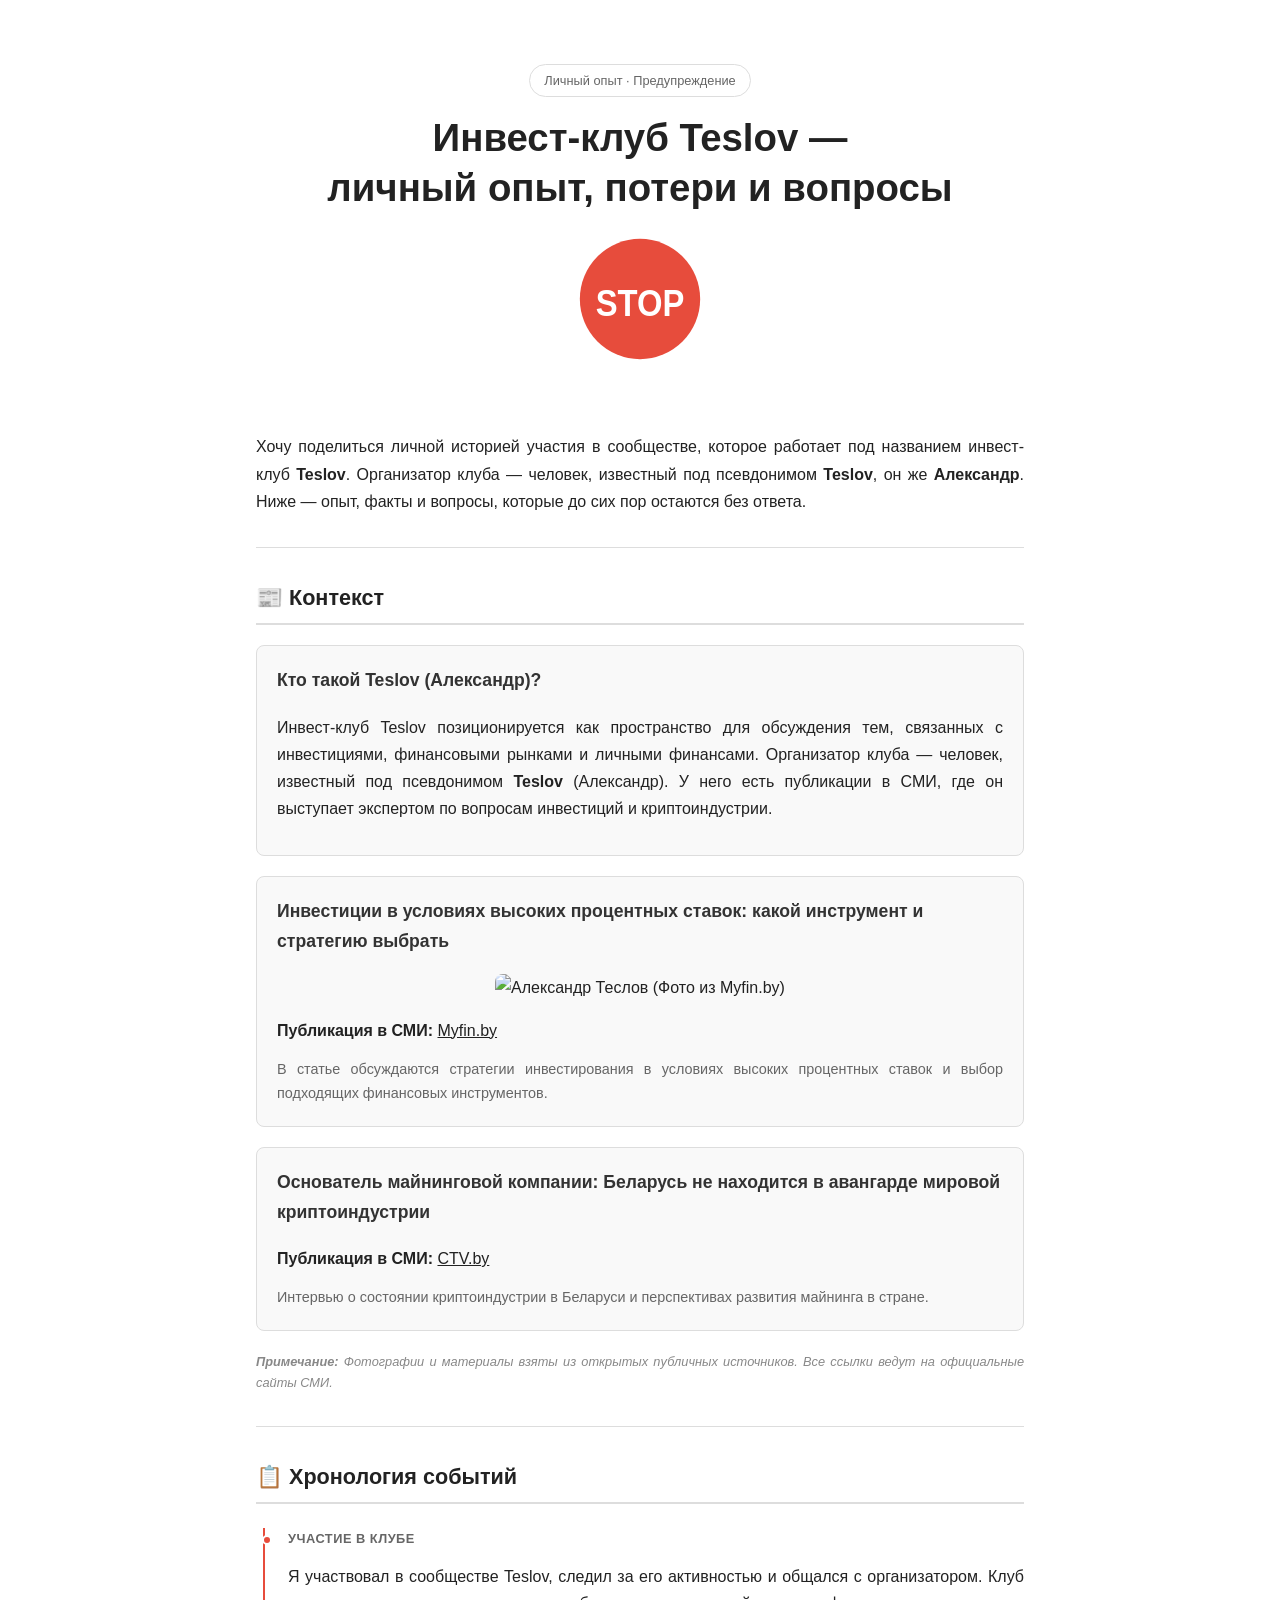
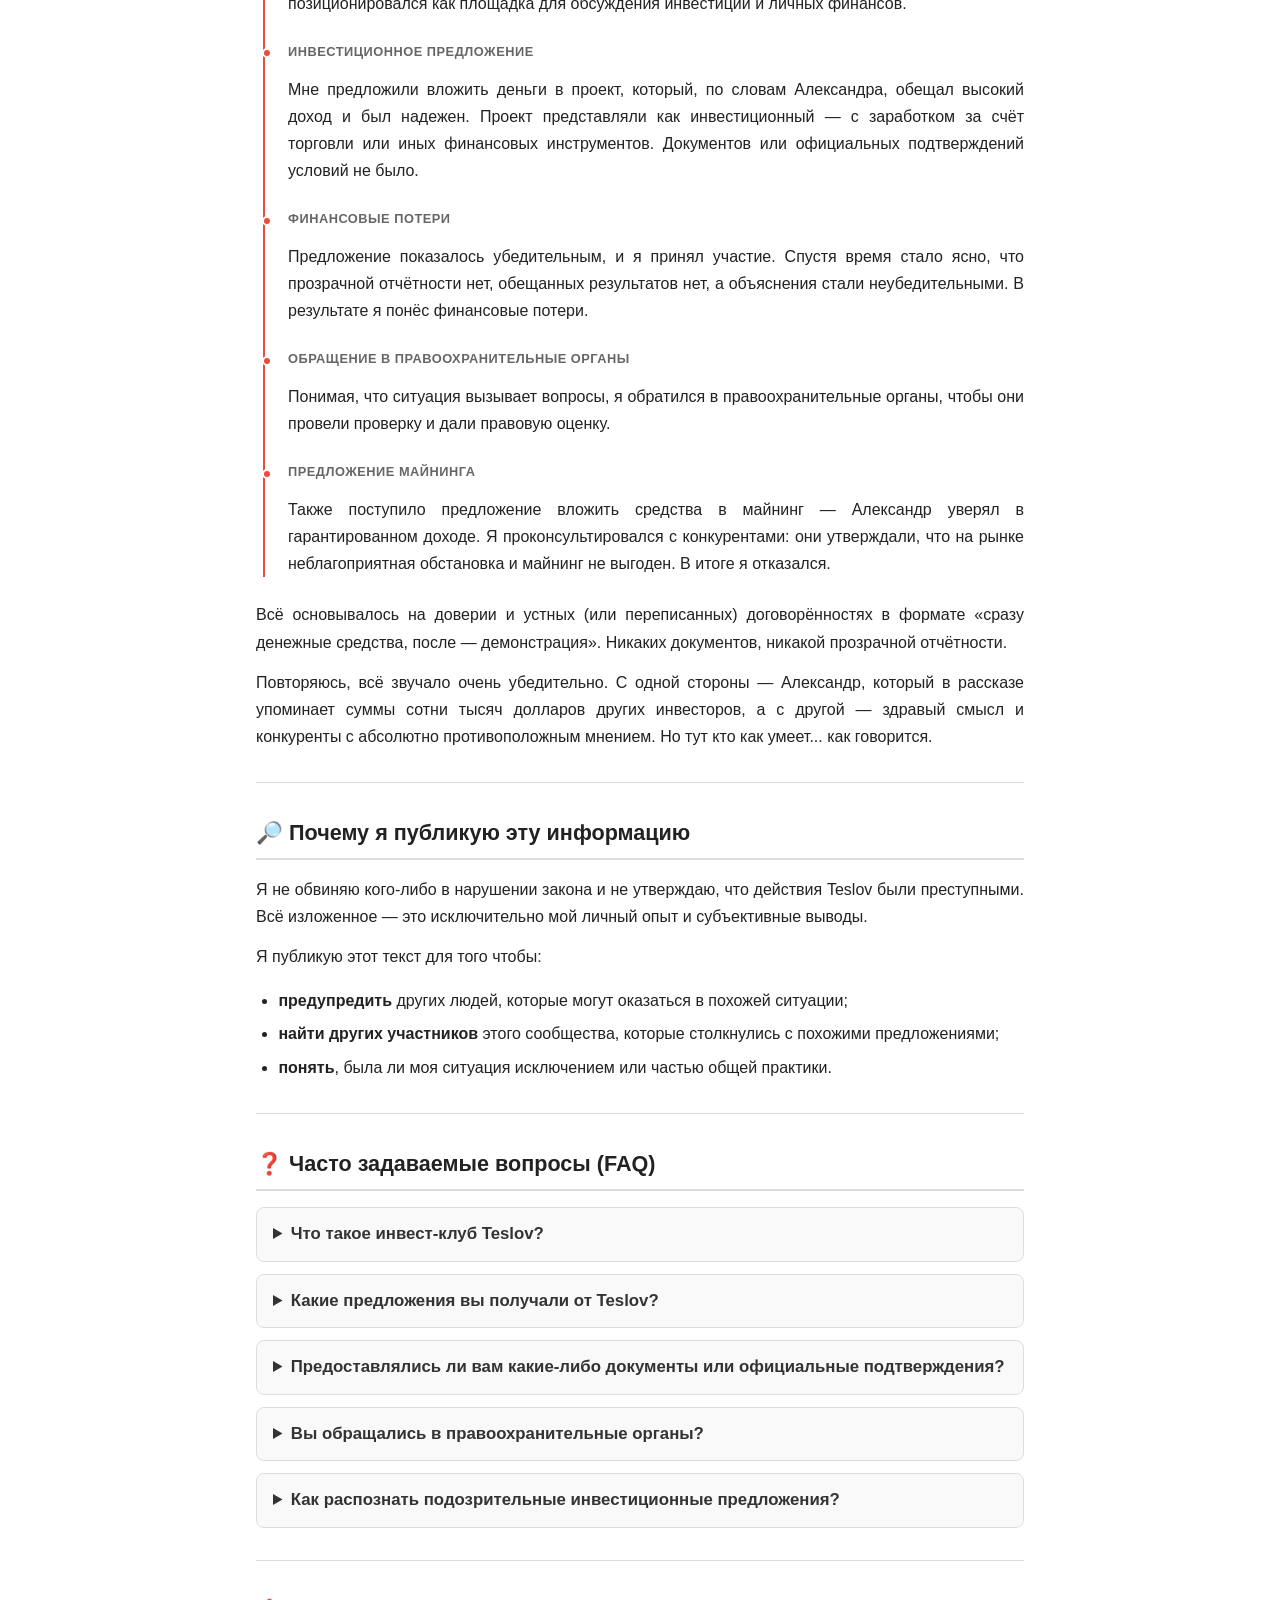
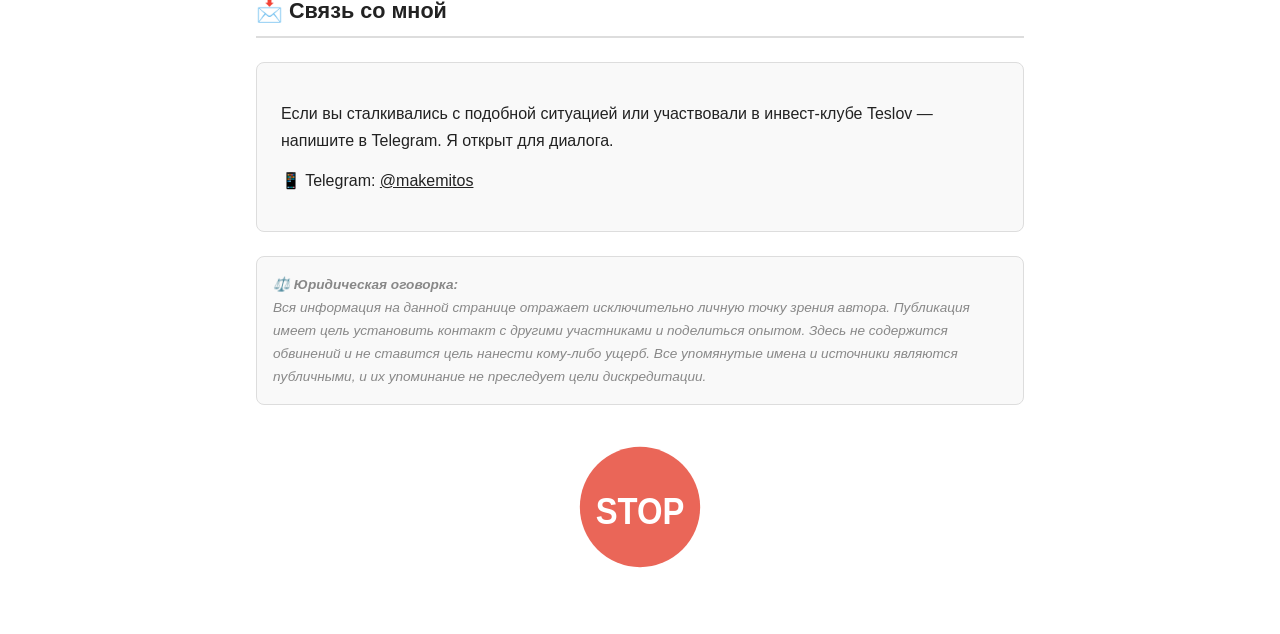
==== commit 5446e7f7: "Remove personal name and phone; point contacts to @makemitos. Co-authored-by: Cursor <cursoragent@cu" ====
--- a/index.html
+++ b/index.html
@@ -229,11 +229,9 @@
       <img src="img/stop.svg" alt="STOP" />
     </div>
 
-    <p>Привет, меня зовут Сергей, я живу в Минске.</p>
-
-    <p>Хочу поделиться своей личной историей участия в сообществе, которое работает под названием инвест-клуб
+    <p>Хочу поделиться личной историей участия в сообществе, которое работает под названием инвест-клуб
       <b>Teslov</b>. Организатор клуба — человек, известный под псевдонимом <b>Teslov</b>, он же <b>Александр</b>.
-      Ниже — мой опыт, факты и вопросы, которые до сих пор остаются без ответа.</p>
+      Ниже — опыт, факты и вопросы, которые до сих пор остаются без ответа.</p>
 
     <hr />
 
@@ -396,10 +394,9 @@
 
     <div class="contacts">
       <p>Если вы сталкивались с подобной ситуацией или участвовали в инвест-клубе Teslov —<br>
-        пожалуйста, свяжитесь со мной. Я открыт для диалога.</p>
+        напишите в Telegram. Я открыт для диалога.</p>
       <p>
-        📱 Telegram: <a href="https://t.me/sergeysanta" target="_blank" rel="noopener">@sergeysanta</a><br>
-        📞 Телефон: +375 44 585 21 26
+        📱 Telegram: <a href="https://t.me/makemitos" target="_blank" rel="noopener">@makemitos</a>
       </p>
     </div>
 
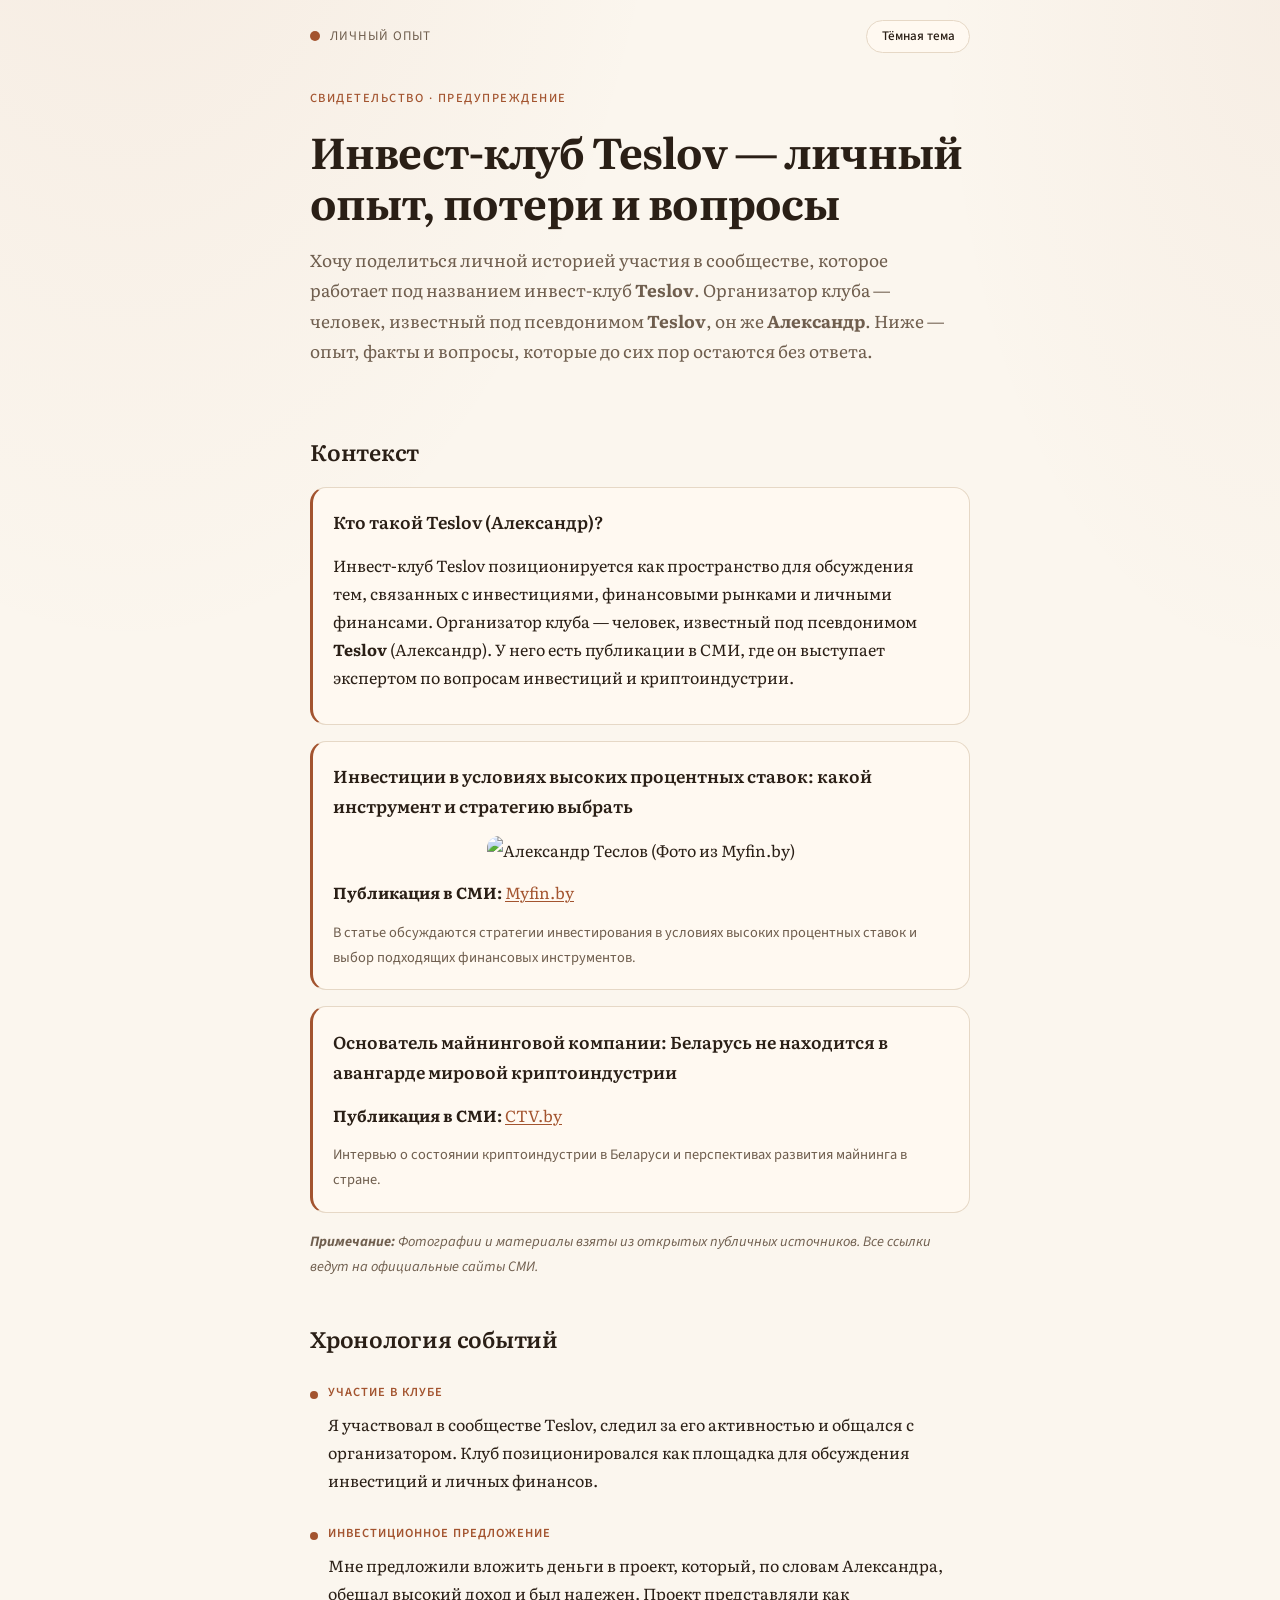
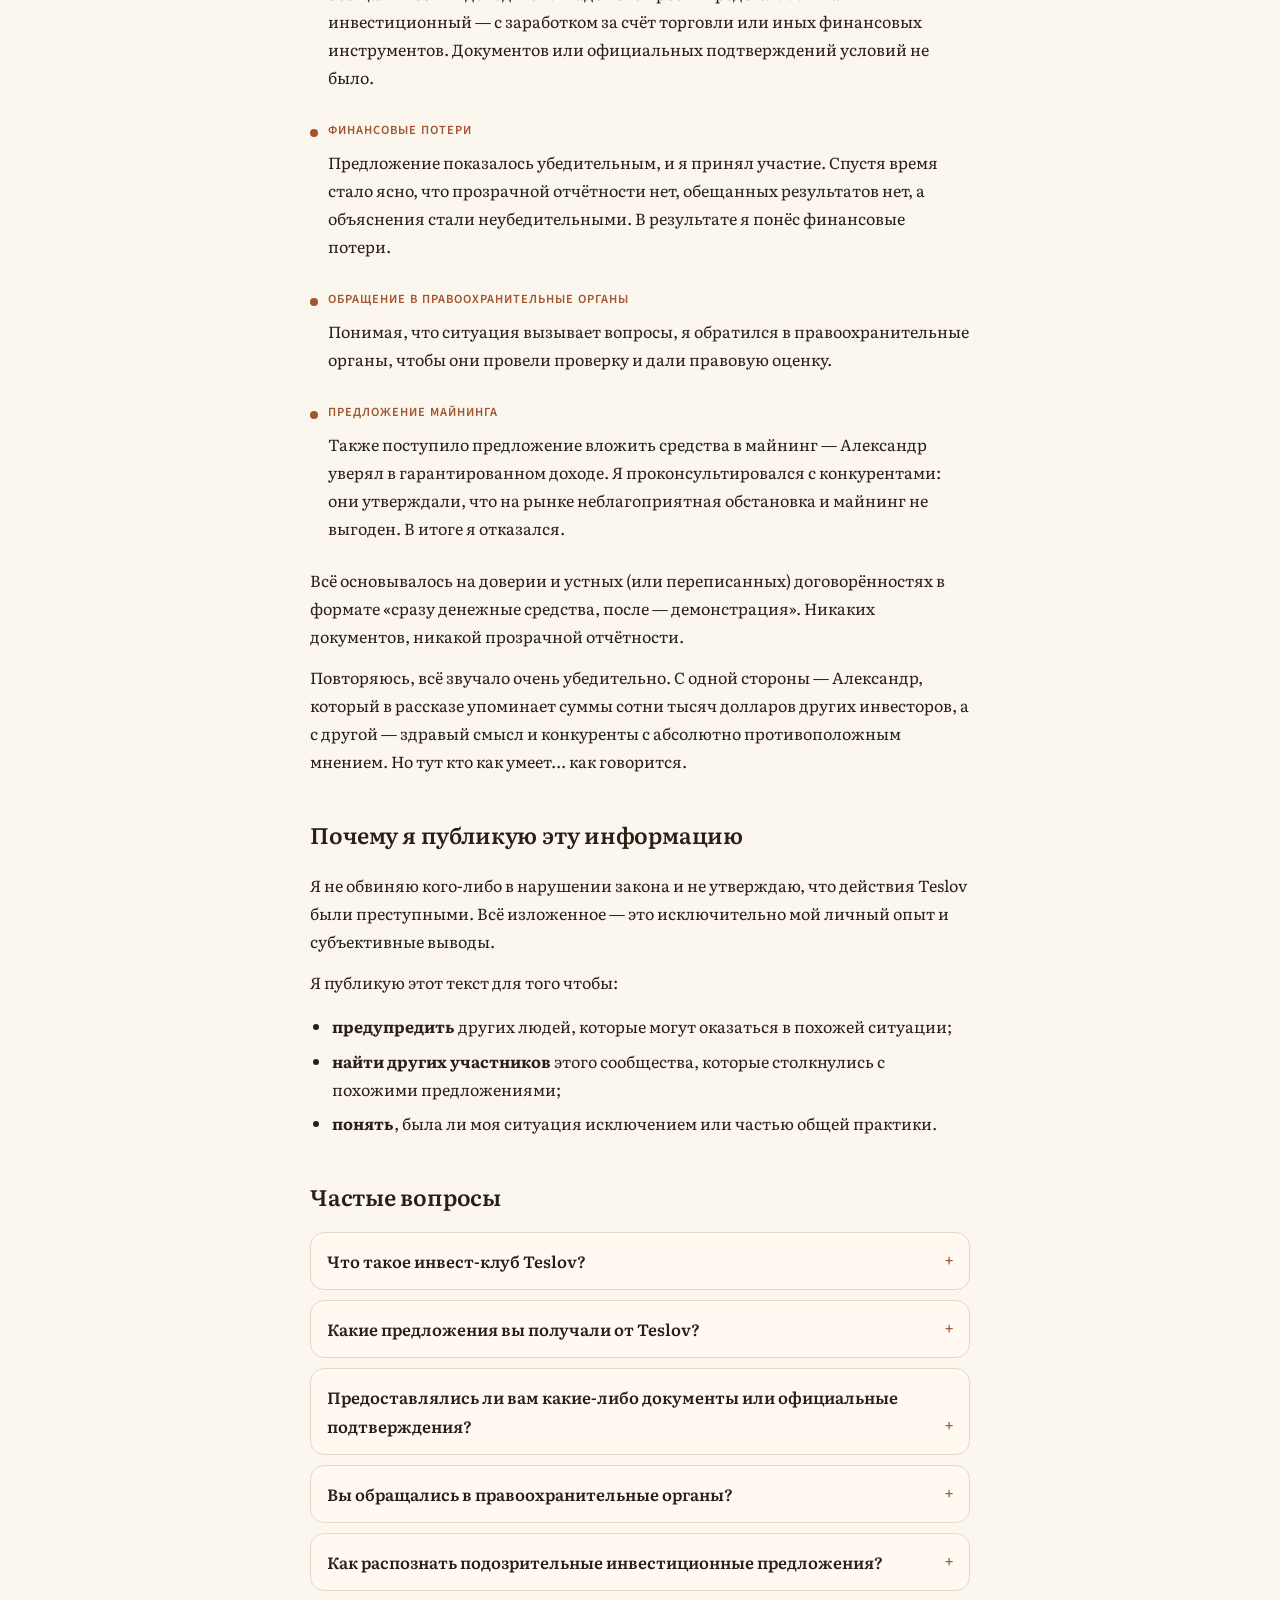
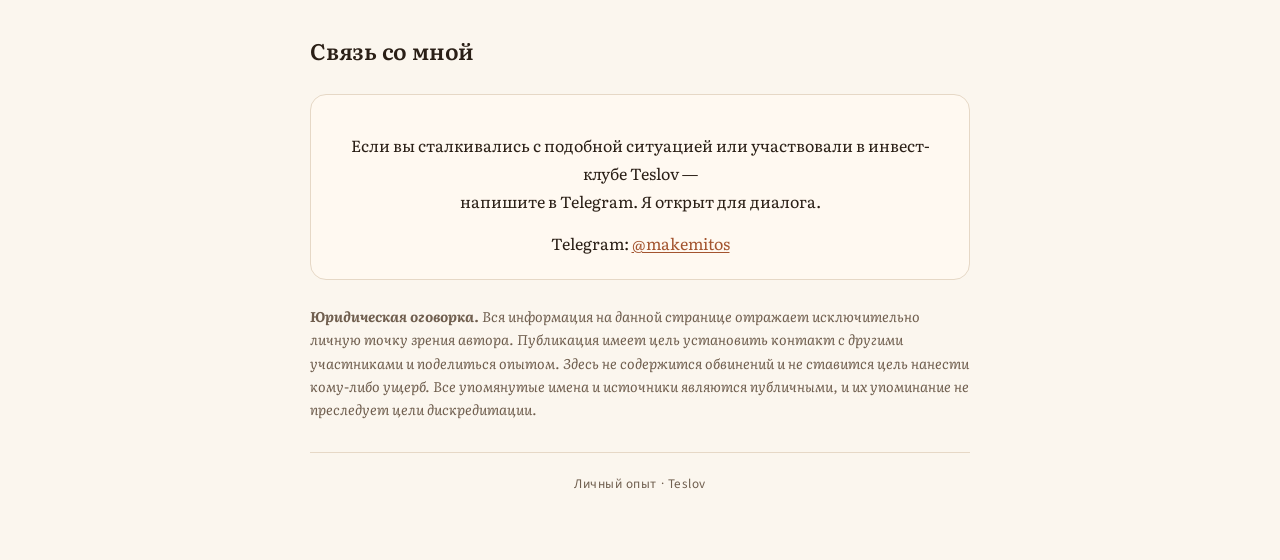
==== commit 3c7f20a1: "Обновить лендинг в стиле «Письмо» со светлой темой по умолчанию. Убраны знаки STOP и лишние ассеты, " ====
--- a/index.html
+++ b/index.html
@@ -1,5 +1,5 @@
 <!DOCTYPE html>
-<html lang="ru">
+<html lang="ru" data-theme="light">
 
 <head>
   <meta charset="UTF-8" />
@@ -9,8 +9,22 @@
     content="ateslov, teslov, инвестиции, инвестиционный клуб, Минск, bitcoin, crypto, scam, майнинг, обман, криптовалюта, предупреждение, потеря денег, бизнес" />
   <meta name="google-site-verification" content="pB8Rj-ncE4CcEa6arTZ0vi5ZQgAbrX069AEUh1GPydg" />
   <meta name="yandex-verification" content="62d51f3f0e0a17b9" />
+  <meta name="color-scheme" content="light dark" />
   <link rel="icon" href="favicon.svg" type="image/svg+xml">
   <title>Инвест-клуб Teslov — личный опыт, потери и вопросы</title>
+  <link rel="preconnect" href="https://fonts.googleapis.com" />
+  <link rel="preconnect" href="https://fonts.gstatic.com" crossorigin />
+  <link href="https://fonts.googleapis.com/css2?family=Literata:ital,opsz,wght@0,7..72,400;0,7..72,600;0,7..72,700;1,7..72,400&family=Source+Sans+3:wght@400;500;600&display=swap" rel="stylesheet" />
+  <script>
+    (function () {
+      try {
+        var saved = localStorage.getItem("theme");
+        if (saved === "dark" || saved === "light") {
+          document.documentElement.setAttribute("data-theme", saved);
+        }
+      } catch (e) {}
+    })();
+  </script>
   <style>
     *,
     *::before,
@@ -18,202 +32,329 @@
       box-sizing: border-box;
     }
 
+    :root {
+      --bg: #FBF6EE;
+      --ink: #2A1F16;
+      --muted: #6F5E4E;
+      --accent: #A3542F;
+      --line: #E6D8C6;
+      --surface: #FFF9F1;
+      --serif: "Literata", Georgia, "Times New Roman", serif;
+      --sans: "Source Sans 3", system-ui, sans-serif;
+      --measure: 700px;
+    }
+
+    html[data-theme="dark"] {
+      --bg: #1A1511;
+      --ink: #F0E6D8;
+      --muted: #C4B3A1;
+      --accent: #E08A62;
+      --line: #3A3028;
+      --surface: #231C17;
+    }
+
+    html {
+      scroll-behavior: smooth;
+    }
+
     body {
       margin: 0;
-      font-family: sans-serif;
-      background: #ffffff;
-      color: #222;
-      line-height: 1.7;
+      min-height: 100%;
+      background:
+        radial-gradient(ellipse 80% 50% at 10% -10%, rgba(163, 84, 47, 0.08), transparent 55%),
+        radial-gradient(ellipse 60% 40% at 100% 0%, rgba(163, 84, 47, 0.05), transparent 45%),
+        var(--bg);
+      color: var(--ink);
+      font-family: var(--serif);
+      line-height: 1.75;
+      transition: background 0.25s ease, color 0.25s ease;
+    }
+
+    html[data-theme="dark"] body {
+      background:
+        radial-gradient(ellipse 80% 50% at 10% -10%, rgba(224, 138, 98, 0.1), transparent 55%),
+        radial-gradient(ellipse 60% 40% at 100% 0%, rgba(224, 138, 98, 0.06), transparent 45%),
+        var(--bg);
+    }
+
+    a {
+      color: var(--accent);
+      text-underline-offset: 0.15em;
+    }
+
+    a:hover {
+      text-decoration-thickness: 2px;
+    }
+
+    .site-header {
+      display: flex;
+      align-items: center;
+      justify-content: space-between;
+      max-width: var(--measure);
+      margin: 0 auto;
+      padding: 1.25rem 1.25rem 0;
+    }
+
+    .mark {
+      display: flex;
+      align-items: center;
+      gap: 0.6rem;
+    }
+
+    .mark-dot {
+      width: 10px;
+      height: 10px;
+      border-radius: 50%;
+      background: var(--accent);
+      flex-shrink: 0;
+    }
+
+    .mark-name {
+      font-family: var(--sans);
+      font-size: 0.82rem;
+      letter-spacing: 0.08em;
+      text-transform: uppercase;
+      color: var(--muted);
+    }
+
+    .theme-toggle {
+      border: 1px solid var(--line);
+      background: var(--surface);
+      color: var(--ink);
+      border-radius: 999px;
+      padding: 0.4rem 0.9rem;
+      cursor: pointer;
+      font-family: var(--sans);
+      font-size: 0.82rem;
+      font-weight: 500;
+      transition: border-color 0.2s ease, background 0.2s ease;
+    }
+
+    .theme-toggle:hover {
+      border-color: var(--accent);
+    }
+
+    .theme-toggle:focus-visible {
+      outline: 2px solid var(--accent);
+      outline-offset: 2px;
     }
 
     .container {
-      max-width: 800px;
+      max-width: var(--measure);
       margin: 0 auto;
-      padding: 2rem 1rem 3rem;
+      padding: 0 1.25rem 4rem;
     }
 
     .hero {
-      text-align: center;
-      padding: 2rem 1rem;
-      margin-bottom: 1.5rem;
-    }
-
-    .hero .badge {
-      display: inline-block;
-      padding: 0.3rem 0.9rem;
-      border: 1px solid #ddd;
-      border-radius: 999px;
-      font-size: 0.8rem;
-      color: #666;
-      margin-bottom: 1rem;
+      padding: 2.2rem 0 1.6rem;
+    }
+
+    .kicker {
+      font-family: var(--sans);
+      font-size: 0.78rem;
+      letter-spacing: 0.12em;
+      text-transform: uppercase;
+      color: var(--accent);
+      margin: 0 0 1rem;
+      font-weight: 500;
     }
 
     .hero h1 {
-      font-size: clamp(1.6rem, 5vw, 2.4rem);
-      font-weight: bold;
-      margin: 0 0 1rem;
-      line-height: 1.3;
-    }
-
-    .hero img {
-      width: 140px;
-      max-width: 90vw;
-      height: auto;
+      font-family: var(--serif);
+      font-weight: 700;
+      font-size: clamp(1.85rem, 5vw, 2.65rem);
+      line-height: 1.2;
+      margin: 0 0 1.1rem;
+      letter-spacing: -0.02em;
+    }
+
+    .lede {
+      font-size: 1.08rem;
+      color: var(--muted);
+      margin: 0;
+      max-width: 40rem;
     }
 
     h2 {
-      font-size: 1.35rem;
-      margin: 2rem 0 1rem;
-      padding-bottom: 0.4rem;
-      border-bottom: 2px solid #ddd;
+      font-family: var(--serif);
+      font-size: 1.4rem;
+      font-weight: 600;
+      margin: 2.5rem 0 1rem;
+      letter-spacing: -0.01em;
     }
 
     h3 {
-      font-size: 1.1rem;
-      margin-top: 0;
-      color: #333;
+      font-family: var(--serif);
+      font-size: 1.08rem;
+      font-weight: 600;
+      margin: 0 0 0.55rem;
+      color: var(--ink);
     }
 
     p {
-      text-align: justify;
-      margin: 0.8rem 0;
-    }
-
-    a {
-      color: inherit;
-    }
-
-    hr {
-      border: none;
-      border-top: 1px solid #ddd;
-      margin: 2rem 0;
+      margin: 0.85rem 0;
     }
 
     .card {
-      margin: 1.25rem 0;
-      padding: 1.25rem;
-      border: 1px solid #ddd;
-      border-radius: 8px;
-      background-color: #f9f9f9;
+      background: var(--surface);
+      border: 1px solid var(--line);
+      border-left: 3px solid var(--accent);
+      border-radius: 16px;
+      padding: 1.2rem 1.25rem;
+      margin: 1rem 0;
     }
 
     .card img {
-      width: 200px;
+      width: 450px;
       max-width: 100%;
       height: auto;
-      border-radius: 8px;
+      border-radius: 12px;
     }
 
     .card-media {
       text-align: center;
-      margin: 15px 0;
-    }
-
-    .card-note {
-      font-size: 0.9em;
-      color: #666;
+      margin: 0.9rem 0;
+    }
+
+    .card-note,
+    .note {
+      font-family: var(--sans);
+      font-size: 0.9rem;
+      color: var(--muted);
       margin-bottom: 0;
     }
 
+    .note {
+      font-style: italic;
+      margin-top: 1rem;
+    }
+
     .timeline {
-      position: relative;
-      padding-left: 2rem;
+      list-style: none;
       margin: 1.5rem 0;
-    }
-
-    .timeline::before {
-      content: "";
-      position: absolute;
-      left: 0.45rem;
-      top: 0;
-      bottom: 0;
-      width: 2px;
-      background: #e74c3c;
+      padding: 0;
     }
 
     .timeline-item {
       position: relative;
-      margin-bottom: 1.5rem;
+      padding: 0 0 1.45rem 1.15rem;
+    }
+
+    .timeline-item:last-child {
+      padding-bottom: 0;
     }
 
     .timeline-item::before {
       content: "";
       position: absolute;
-      left: -1.65rem;
-      top: 0.45rem;
-      width: 10px;
-      height: 10px;
+      left: 0;
+      top: 0.55rem;
+      width: 8px;
+      height: 8px;
       border-radius: 50%;
-      background: #e74c3c;
-      border: 2px solid #fff;
+      background: var(--accent);
     }
 
     .timeline-date {
-      font-size: 0.8rem;
-      color: #666;
+      font-family: var(--sans);
+      font-size: 0.78rem;
+      letter-spacing: 0.08em;
+      text-transform: uppercase;
+      color: var(--accent);
       font-weight: 600;
-      text-transform: uppercase;
-      letter-spacing: 0.04em;
+    }
+
+    .timeline-item p {
+      margin: 0.35rem 0 0;
     }
 
     details {
-      margin: 0.75rem 0;
-      padding: 0.75rem 1rem;
-      border: 1px solid #ddd;
-      border-radius: 8px;
-      background-color: #f9f9f9;
+      background: var(--surface);
+      border: 1px solid var(--line);
+      border-radius: 14px;
+      padding: 0.85rem 1rem;
+      margin: 0.65rem 0;
     }
 
     summary {
-      font-weight: bold;
+      font-family: var(--serif);
+      font-weight: 600;
       cursor: pointer;
-      color: #333;
-      font-size: 1.05rem;
-    }
-
-    .contacts {
-      text-align: center;
-      padding: 1.5rem;
-      background-color: #f9f9f9;
-      border: 1px solid #ddd;
-      border-radius: 8px;
-      margin: 1.5rem 0;
-    }
-
-    .disclaimer {
-      font-size: 0.85rem;
-      color: #888;
-      font-style: italic;
-      padding: 1rem;
-      border: 1px solid #ddd;
-      border-radius: 8px;
-      background-color: #f9f9f9;
-    }
-
-    .note {
-      font-size: 0.8em;
-      color: #888;
-      font-style: italic;
+      color: var(--ink);
+      font-size: 1.02rem;
+      list-style: none;
+    }
+
+    summary::-webkit-details-marker {
+      display: none;
+    }
+
+    summary::after {
+      content: "+";
+      float: right;
+      color: var(--accent);
+      font-family: var(--sans);
+      font-weight: 500;
+    }
+
+    details[open] summary::after {
+      content: "−";
+    }
+
+    .details-body {
+      margin-top: 0.75rem;
+      font-size: 0.98rem;
     }
 
     ul {
-      padding-left: 1.4rem;
+      padding-left: 1.35rem;
     }
 
     li {
       margin: 0.4rem 0;
+    }
+
+    .contacts {
+      background: var(--surface);
+      border: 1px solid var(--line);
+      border-radius: 16px;
+      padding: 1.4rem;
+      text-align: center;
+      margin: 1.5rem 0;
+    }
+
+    .contacts p:last-child {
+      margin-bottom: 0;
+    }
+
+    .disclaimer {
+      font-size: 0.88rem;
+      color: var(--muted);
+      font-style: italic;
+      margin: 1.5rem 0;
+      line-height: 1.65;
     }
 
     footer {
       text-align: center;
       margin-top: 2rem;
-    }
-
-    footer img {
-      width: 140px;
-      max-width: 90vw;
-      height: auto;
-      opacity: 0.85;
+      padding-top: 1.25rem;
+      border-top: 1px solid var(--line);
+      font-family: var(--sans);
+      font-size: 0.82rem;
+      color: var(--muted);
+      letter-spacing: 0.04em;
+    }
+
+    @media (prefers-reduced-motion: reduce) {
+      html {
+        scroll-behavior: auto;
+      }
+
+      body,
+      .theme-toggle {
+        transition: none;
+      }
     }
   </style>
 </head>
@@ -221,21 +362,27 @@
 <body>
   <div style="display:none;">Verification: 62d51f3f0e0a17b9</div>
 
-  <div class="container">
-
-    <div class="hero">
-      <div class="badge">Личный опыт · Предупреждение</div>
-      <h1>Инвест-клуб Teslov —<br>личный опыт, потери и вопросы</h1>
-      <img src="img/stop.svg" alt="STOP" />
+  <header class="site-header">
+    <div class="mark">
+      <span class="mark-dot" aria-hidden="true"></span>
+      <span class="mark-name">Личный опыт</span>
     </div>
-
-    <p>Хочу поделиться личной историей участия в сообществе, которое работает под названием инвест-клуб
-      <b>Teslov</b>. Организатор клуба — человек, известный под псевдонимом <b>Teslov</b>, он же <b>Александр</b>.
-      Ниже — опыт, факты и вопросы, которые до сих пор остаются без ответа.</p>
-
-    <hr />
-
-    <h2>📰 Контекст</h2>
+    <button class="theme-toggle" type="button" id="theme-toggle" aria-label="Переключить тему">
+      Тёмная тема
+    </button>
+  </header>
+
+  <main class="container">
+
+    <section class="hero">
+      <p class="kicker">Свидетельство · Предупреждение</p>
+      <h1>Инвест-клуб Teslov — личный опыт, потери и вопросы</h1>
+      <p class="lede">Хочу поделиться личной историей участия в сообществе, которое работает под названием инвест-клуб
+        <b>Teslov</b>. Организатор клуба — человек, известный под псевдонимом <b>Teslov</b>, он же <b>Александр</b>.
+        Ниже — опыт, факты и вопросы, которые до сих пор остаются без ответа.</p>
+    </section>
+
+    <h2>Контекст</h2>
 
     <div class="card">
       <h3>Кто такой Teslov (Александр)?</h3>
@@ -269,39 +416,37 @@
     <p class="note"><strong>Примечание:</strong> Фотографии и материалы взяты из открытых публичных источников. Все ссылки
       ведут на официальные сайты СМИ.</p>
 
-    <hr />
-
-    <h2>📋 Хронология событий</h2>
-
-    <div class="timeline">
-      <div class="timeline-item">
+    <h2>Хронология событий</h2>
+
+    <ol class="timeline">
+      <li class="timeline-item">
         <div class="timeline-date">Участие в клубе</div>
         <p>Я участвовал в сообществе Teslov, следил за его активностью и общался с организатором. Клуб
           позиционировался как площадка для обсуждения инвестиций и личных финансов.</p>
-      </div>
-      <div class="timeline-item">
+      </li>
+      <li class="timeline-item">
         <div class="timeline-date">Инвестиционное предложение</div>
         <p>Мне предложили вложить деньги в проект, который, по словам Александра, обещал высокий доход и был надежен.
           Проект представляли как инвестиционный — с заработком за счёт торговли или иных финансовых инструментов.
           Документов или официальных подтверждений условий не было.</p>
-      </div>
-      <div class="timeline-item">
+      </li>
+      <li class="timeline-item">
         <div class="timeline-date">Финансовые потери</div>
         <p>Предложение показалось убедительным, и я принял участие. Спустя время стало ясно, что прозрачной отчётности
           нет, обещанных результатов нет, а объяснения стали неубедительными. В результате я понёс финансовые потери.</p>
-      </div>
-      <div class="timeline-item">
+      </li>
+      <li class="timeline-item">
         <div class="timeline-date">Обращение в правоохранительные органы</div>
         <p>Понимая, что ситуация вызывает вопросы, я обратился в правоохранительные органы, чтобы они провели проверку
           и дали правовую оценку.</p>
-      </div>
-      <div class="timeline-item">
+      </li>
+      <li class="timeline-item">
         <div class="timeline-date">Предложение майнинга</div>
         <p>Также поступило предложение вложить средства в майнинг — Александр уверял в гарантированном доходе. Я
           проконсультировался с конкурентами: они утверждали, что на рынке неблагоприятная обстановка и майнинг не
           выгоден. В итоге я отказался.</p>
-      </div>
-    </div>
+      </li>
+    </ol>
 
     <p>Всё основывалось на доверии и устных (или переписанных) договорённостях в формате «сразу денежные средства,
       после — демонстрация». Никаких документов, никакой прозрачной отчётности.</p>
@@ -310,9 +455,7 @@
       сотни тысяч долларов других инвесторов, а с другой — здравый смысл и конкуренты с абсолютно противоположным
       мнением. Но тут кто как умеет... как говорится.</p>
 
-    <hr />
-
-    <h2>🔎 Почему я публикую эту информацию</h2>
+    <h2>Почему я публикую эту информацию</h2>
 
     <p>Я не обвиняю кого-либо в нарушении закона и не утверждаю, что действия Teslov были преступными. Всё изложенное —
       это исключительно мой личный опыт и субъективные выводы.</p>
@@ -324,13 +467,11 @@
       <li><b>понять</b>, была ли моя ситуация исключением или частью общей практики.</li>
     </ul>
 
-    <hr />
-
-    <h2>❓ Часто задаваемые вопросы (FAQ)</h2>
+    <h2>Частые вопросы</h2>
 
     <details>
       <summary>Что такое инвест-клуб Teslov?</summary>
-      <div style="margin-top: 0.75rem;">
+      <div class="details-body">
         <p>Инвест-клуб Teslov — это сообщество, которое позиционируется как пространство для обсуждения тем, связанных с
           инвестициями, финансовыми рынками и личными финансами. Организатор клуба — человек, известный под псевдонимом
           <b>Teslov</b> (Александр). У организатора есть публикации в СМИ, где он выступает экспертом по вопросам
@@ -340,7 +481,7 @@
 
     <details>
       <summary>Какие предложения вы получали от Teslov?</summary>
-      <div style="margin-top: 0.75rem;">
+      <div class="details-body">
         <p>Я получил два основных предложения:</p>
         <ul>
           <li><b>Инвестиционный проект</b> — предложение вложить деньги в проект, который обещал высокий доход за счёт
@@ -355,7 +496,7 @@
 
     <details>
       <summary>Предоставлялись ли вам какие-либо документы или официальные подтверждения?</summary>
-      <div style="margin-top: 0.75rem;">
+      <div class="details-body">
         <p>Нет, никаких документов или официальных подтверждений условий вложений мне предоставлено не было. Всё
           основывалось на доверии и устных (или переписанных) договорённостях в формате «сразу денежные средства, после
           демонстрация». Прозрачной отчётности о результатах инвестиций также не было.</p>
@@ -364,7 +505,7 @@
 
     <details>
       <summary>Вы обращались в правоохранительные органы?</summary>
-      <div style="margin-top: 0.75rem;">
+      <div class="details-body">
         <p>Да, понимая, что ситуация вызывает вопросы, я обратился в правоохранительные органы, чтобы они провели проверку и
           дали правовую оценку ситуации.</p>
       </div>
@@ -372,7 +513,7 @@
 
     <details>
       <summary>Как распознать подозрительные инвестиционные предложения?</summary>
-      <div style="margin-top: 0.75rem;">
+      <div class="details-body">
         <p>Основываясь на своём опыте, рекомендую обратить внимание на следующие признаки:</p>
         <ul>
           <li><b>Отсутствие документов</b> — если вам не предоставляют официальных документов, подтверждающих условия
@@ -388,20 +529,18 @@
       </div>
     </details>
 
-    <hr />
-
-    <h2>📩 Связь со мной</h2>
+    <h2>Связь со мной</h2>
 
     <div class="contacts">
       <p>Если вы сталкивались с подобной ситуацией или участвовали в инвест-клубе Teslov —<br>
         напишите в Telegram. Я открыт для диалога.</p>
       <p>
-        📱 Telegram: <a href="https://t.me/makemitos" target="_blank" rel="noopener">@makemitos</a>
+        Telegram: <a href="https://t.me/makemitos" target="_blank" rel="noopener">@makemitos</a>
       </p>
     </div>
 
     <div class="disclaimer">
-      <strong>⚖️ Юридическая оговорка:</strong><br>
+      <strong>Юридическая оговорка.</strong>
       Вся информация на данной странице отражает исключительно личную точку зрения автора. Публикация имеет цель
       установить контакт с другими участниками и поделиться опытом. Здесь не содержится обвинений и не ставится цель
       нанести кому-либо ущерб. Все упомянутые имена и источники являются публичными, и их упоминание не преследует цели
@@ -409,10 +548,36 @@
     </div>
 
     <footer>
-      <img src="img/stop.svg" alt="STOP" />
+      Личный опыт · Teslov
     </footer>
 
-  </div>
+  </main>
+
+  <script>
+    (function () {
+      var root = document.documentElement;
+      var btn = document.getElementById("theme-toggle");
+
+      function label(theme) {
+        return theme === "dark" ? "Светлая тема" : "Тёмная тема";
+      }
+
+      function apply(theme) {
+        root.setAttribute("data-theme", theme);
+        btn.textContent = label(theme);
+        btn.setAttribute("aria-label", theme === "dark" ? "Включить светлую тему" : "Включить тёмную тему");
+        try {
+          localStorage.setItem("theme", theme);
+        } catch (e) {}
+      }
+
+      apply(root.getAttribute("data-theme") === "dark" ? "dark" : "light");
+
+      btn.addEventListener("click", function () {
+        apply(root.getAttribute("data-theme") === "dark" ? "light" : "dark");
+      });
+    })();
+  </script>
 </body>
 
 </html>
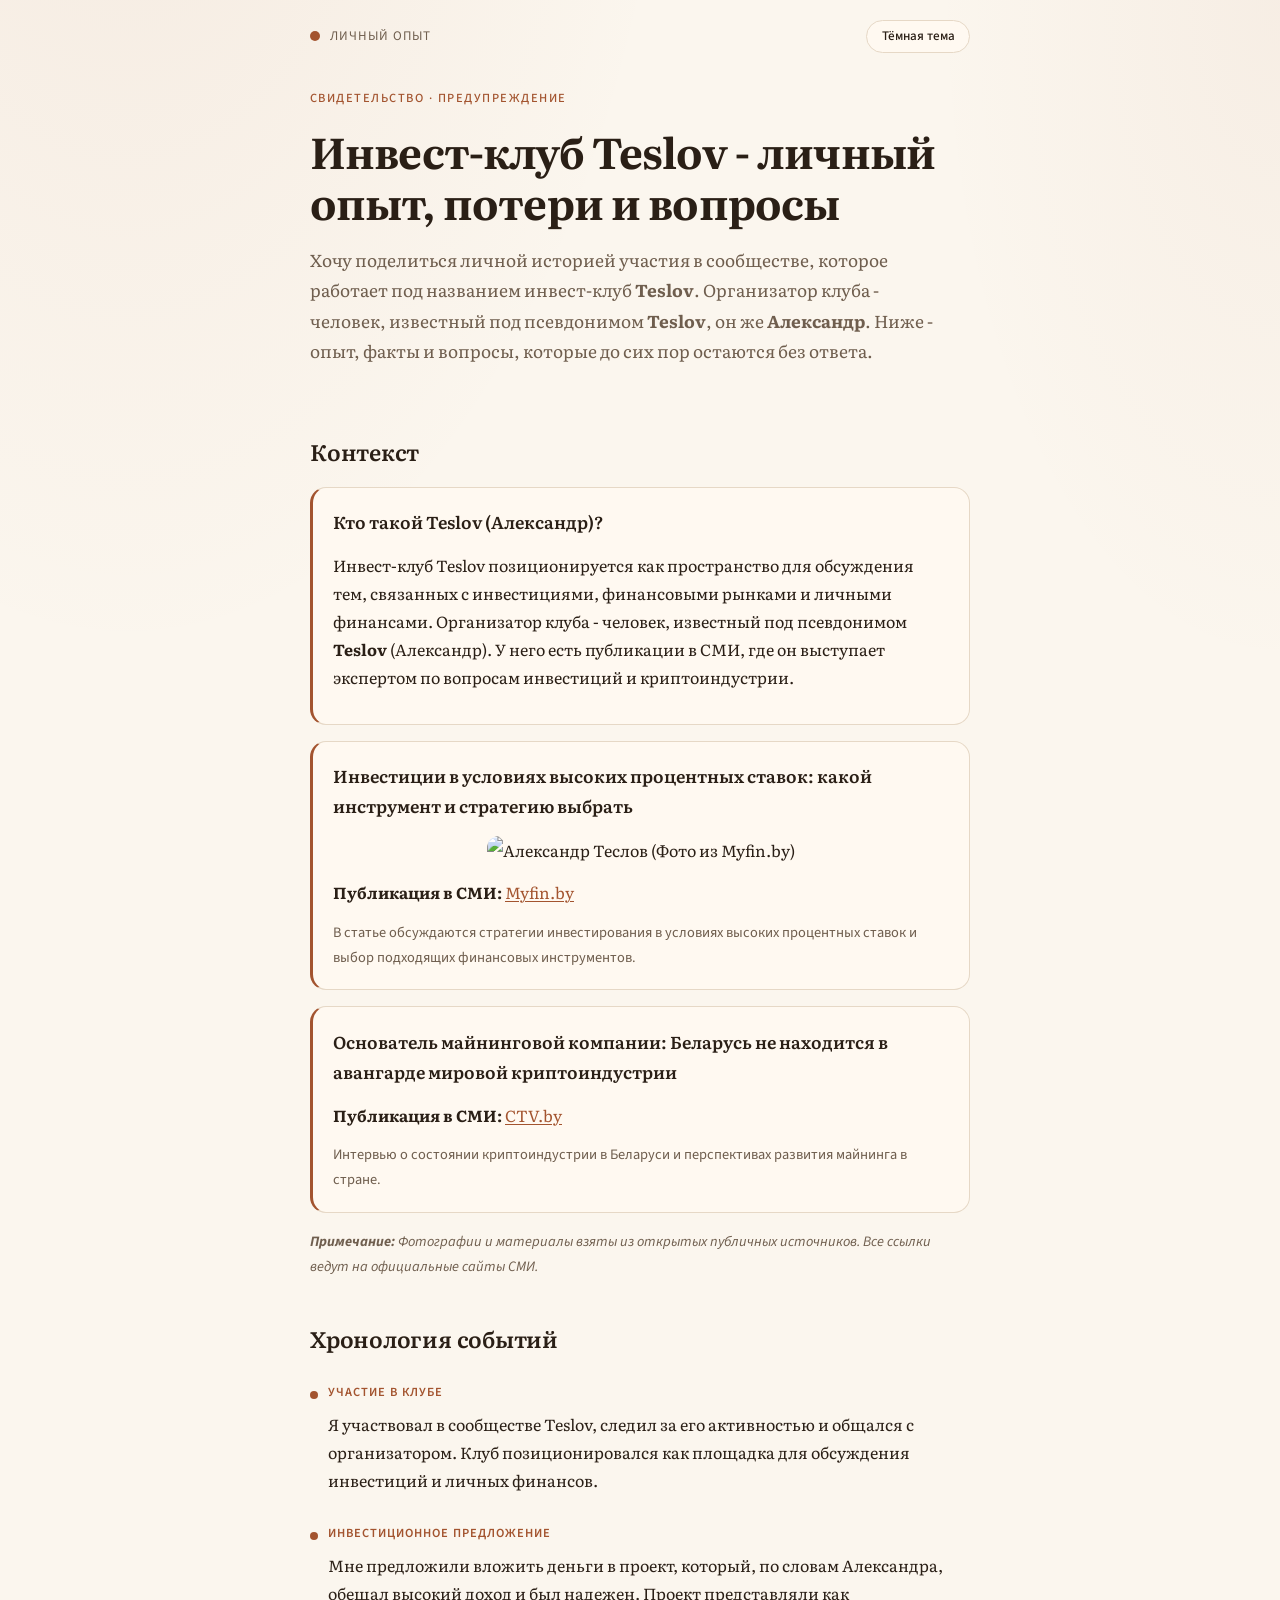
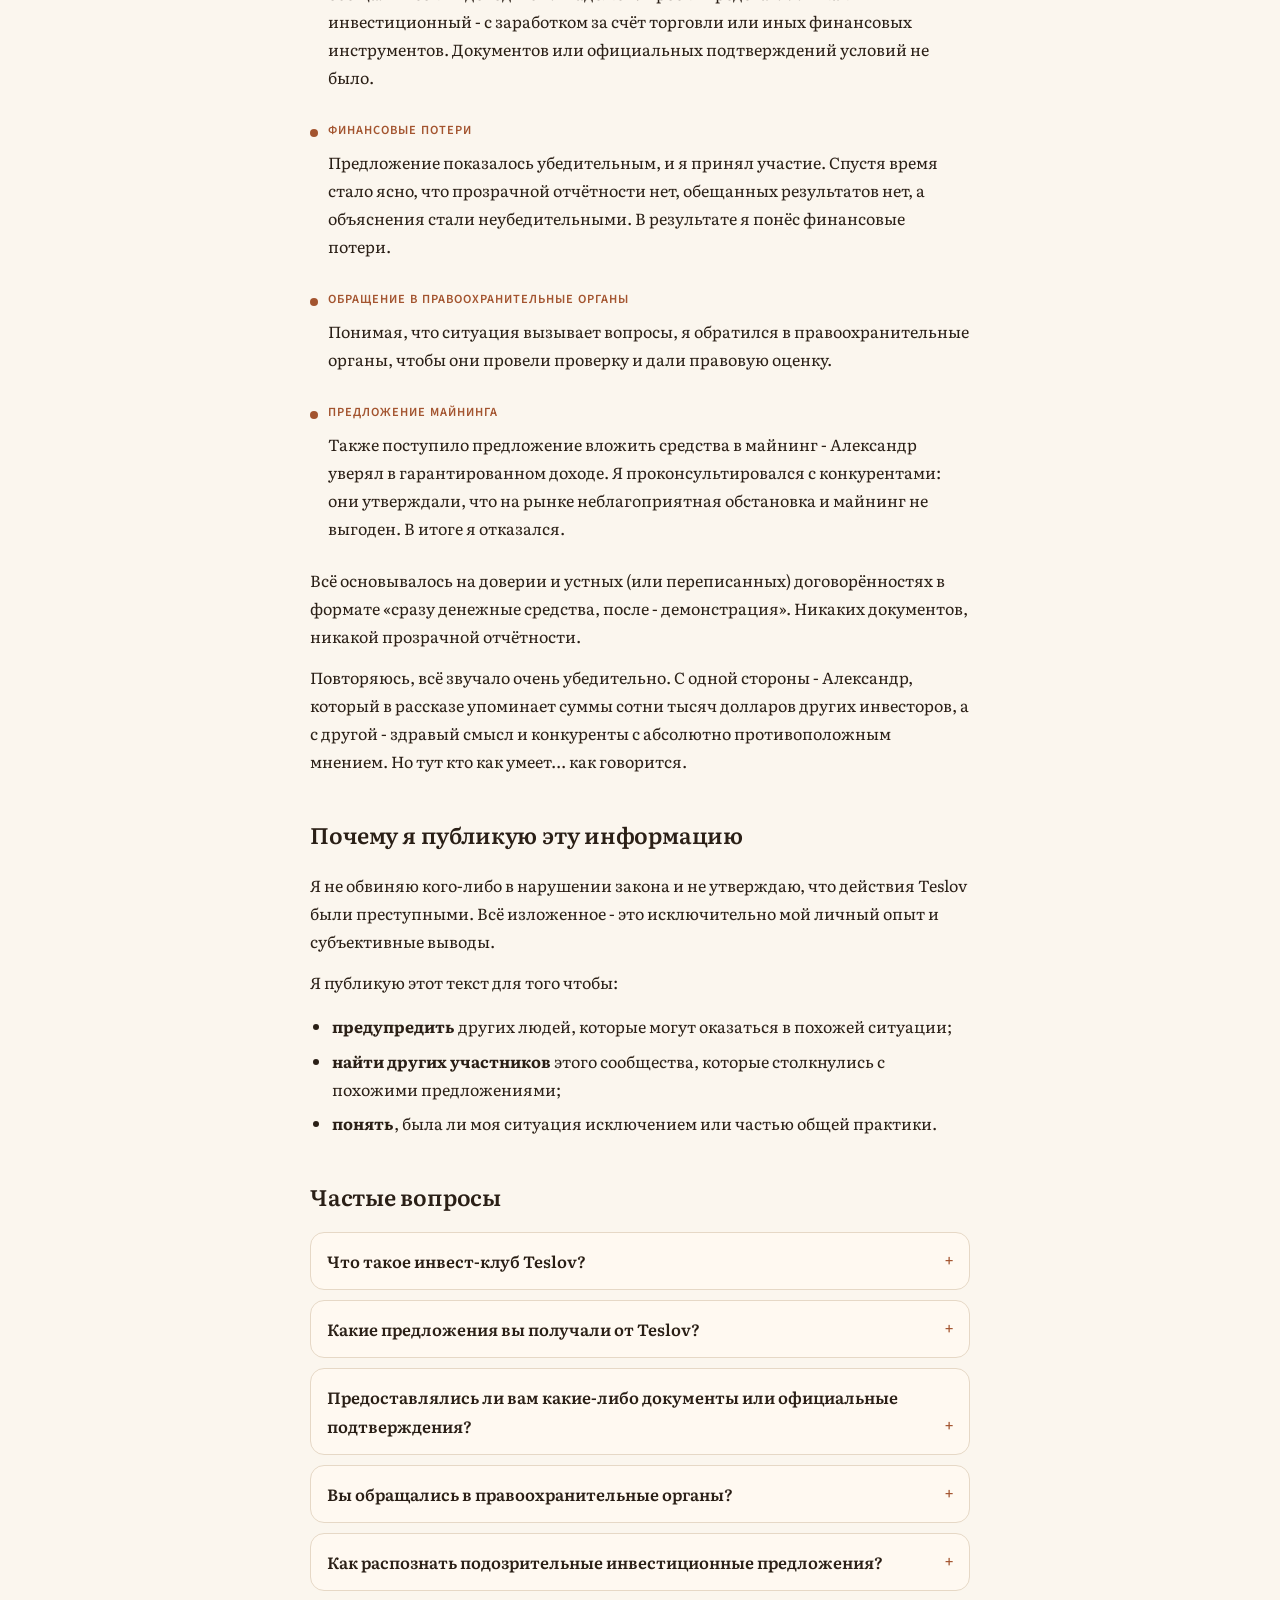
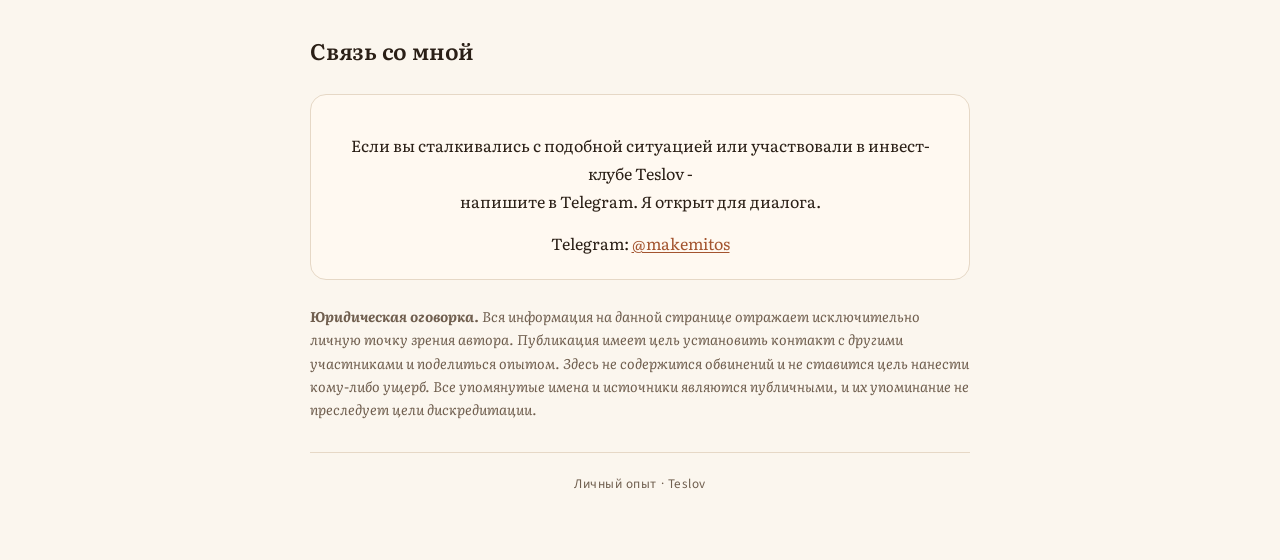
==== commit 756eda5d: "Заменить длинные тире на короткие дефисы в тексте страницы. Co-authored-by: Cursor <cursoragent@curs" ====
--- a/index.html
+++ b/index.html
@@ -4,14 +4,14 @@
 <head>
   <meta charset="UTF-8" />
   <meta name="viewport" content="width=device-width, initial-scale=1.0" />
-  <meta name="description" content="Инвест-клуб Teslov — личный опыт, потери и вопросы. Предупреждение для инвесторов.">
+  <meta name="description" content="Инвест-клуб Teslov - личный опыт, потери и вопросы. Предупреждение для инвесторов.">
   <meta name="keywords"
     content="ateslov, teslov, инвестиции, инвестиционный клуб, Минск, bitcoin, crypto, scam, майнинг, обман, криптовалюта, предупреждение, потеря денег, бизнес" />
   <meta name="google-site-verification" content="pB8Rj-ncE4CcEa6arTZ0vi5ZQgAbrX069AEUh1GPydg" />
   <meta name="yandex-verification" content="62d51f3f0e0a17b9" />
   <meta name="color-scheme" content="light dark" />
   <link rel="icon" href="favicon.svg" type="image/svg+xml">
-  <title>Инвест-клуб Teslov — личный опыт, потери и вопросы</title>
+  <title>Инвест-клуб Teslov - личный опыт, потери и вопросы</title>
   <link rel="preconnect" href="https://fonts.googleapis.com" />
   <link rel="preconnect" href="https://fonts.gstatic.com" crossorigin />
   <link href="https://fonts.googleapis.com/css2?family=Literata:ital,opsz,wght@0,7..72,400;0,7..72,600;0,7..72,700;1,7..72,400&family=Source+Sans+3:wght@400;500;600&display=swap" rel="stylesheet" />
@@ -376,10 +376,10 @@
 
     <section class="hero">
       <p class="kicker">Свидетельство · Предупреждение</p>
-      <h1>Инвест-клуб Teslov — личный опыт, потери и вопросы</h1>
+      <h1>Инвест-клуб Teslov - личный опыт, потери и вопросы</h1>
       <p class="lede">Хочу поделиться личной историей участия в сообществе, которое работает под названием инвест-клуб
-        <b>Teslov</b>. Организатор клуба — человек, известный под псевдонимом <b>Teslov</b>, он же <b>Александр</b>.
-        Ниже — опыт, факты и вопросы, которые до сих пор остаются без ответа.</p>
+        <b>Teslov</b>. Организатор клуба - человек, известный под псевдонимом <b>Teslov</b>, он же <b>Александр</b>.
+        Ниже - опыт, факты и вопросы, которые до сих пор остаются без ответа.</p>
     </section>
 
     <h2>Контекст</h2>
@@ -387,7 +387,7 @@
     <div class="card">
       <h3>Кто такой Teslov (Александр)?</h3>
       <p>Инвест-клуб Teslov позиционируется как пространство для обсуждения тем, связанных с инвестициями,
-        финансовыми рынками и личными финансами. Организатор клуба — человек, известный под псевдонимом
+        финансовыми рынками и личными финансами. Организатор клуба - человек, известный под псевдонимом
         <b>Teslov</b> (Александр). У него есть публикации в СМИ, где он выступает экспертом по вопросам инвестиций
         и криптоиндустрии.</p>
     </div>
@@ -427,7 +427,7 @@
       <li class="timeline-item">
         <div class="timeline-date">Инвестиционное предложение</div>
         <p>Мне предложили вложить деньги в проект, который, по словам Александра, обещал высокий доход и был надежен.
-          Проект представляли как инвестиционный — с заработком за счёт торговли или иных финансовых инструментов.
+          Проект представляли как инвестиционный - с заработком за счёт торговли или иных финансовых инструментов.
           Документов или официальных подтверждений условий не было.</p>
       </li>
       <li class="timeline-item">
@@ -442,22 +442,22 @@
       </li>
       <li class="timeline-item">
         <div class="timeline-date">Предложение майнинга</div>
-        <p>Также поступило предложение вложить средства в майнинг — Александр уверял в гарантированном доходе. Я
+        <p>Также поступило предложение вложить средства в майнинг - Александр уверял в гарантированном доходе. Я
           проконсультировался с конкурентами: они утверждали, что на рынке неблагоприятная обстановка и майнинг не
           выгоден. В итоге я отказался.</p>
       </li>
     </ol>
 
     <p>Всё основывалось на доверии и устных (или переписанных) договорённостях в формате «сразу денежные средства,
-      после — демонстрация». Никаких документов, никакой прозрачной отчётности.</p>
-
-    <p>Повторяюсь, всё звучало очень убедительно. С одной стороны — Александр, который в рассказе упоминает суммы
-      сотни тысяч долларов других инвесторов, а с другой — здравый смысл и конкуренты с абсолютно противоположным
+      после - демонстрация». Никаких документов, никакой прозрачной отчётности.</p>
+
+    <p>Повторяюсь, всё звучало очень убедительно. С одной стороны - Александр, который в рассказе упоминает суммы
+      сотни тысяч долларов других инвесторов, а с другой - здравый смысл и конкуренты с абсолютно противоположным
       мнением. Но тут кто как умеет... как говорится.</p>
 
     <h2>Почему я публикую эту информацию</h2>
 
-    <p>Я не обвиняю кого-либо в нарушении закона и не утверждаю, что действия Teslov были преступными. Всё изложенное —
+    <p>Я не обвиняю кого-либо в нарушении закона и не утверждаю, что действия Teslov были преступными. Всё изложенное -
       это исключительно мой личный опыт и субъективные выводы.</p>
 
     <p>Я публикую этот текст для того чтобы:</p>
@@ -472,8 +472,8 @@
     <details>
       <summary>Что такое инвест-клуб Teslov?</summary>
       <div class="details-body">
-        <p>Инвест-клуб Teslov — это сообщество, которое позиционируется как пространство для обсуждения тем, связанных с
-          инвестициями, финансовыми рынками и личными финансами. Организатор клуба — человек, известный под псевдонимом
+        <p>Инвест-клуб Teslov - это сообщество, которое позиционируется как пространство для обсуждения тем, связанных с
+          инвестициями, финансовыми рынками и личными финансами. Организатор клуба - человек, известный под псевдонимом
           <b>Teslov</b> (Александр). У организатора есть публикации в СМИ, где он выступает экспертом по вопросам
           инвестиций.</p>
       </div>
@@ -484,10 +484,10 @@
       <div class="details-body">
         <p>Я получил два основных предложения:</p>
         <ul>
-          <li><b>Инвестиционный проект</b> — предложение вложить деньги в проект, который обещал высокий доход за счёт
+          <li><b>Инвестиционный проект</b> - предложение вложить деньги в проект, который обещал высокий доход за счёт
             торговли или иных финансовых инструментов. Проект был представлен как надежный, но никаких документов или
             официальных подтверждений условий вложений мне предоставлено не было.</li>
-          <li><b>Майнинг</b> — предложение вложить средства в майнинг с гарантированным доходом. Однако после консультаций с
+          <li><b>Майнинг</b> - предложение вложить средства в майнинг с гарантированным доходом. Однако после консультаций с
             конкурентами, которые утверждали, что на рынке неблагоприятная обстановка и майнинг не выгоден, я отказался от
             этого предложения.</li>
         </ul>
@@ -516,13 +516,13 @@
       <div class="details-body">
         <p>Основываясь на своём опыте, рекомендую обратить внимание на следующие признаки:</p>
         <ul>
-          <li><b>Отсутствие документов</b> — если вам не предоставляют официальных документов, подтверждающих условия
+          <li><b>Отсутствие документов</b> - если вам не предоставляют официальных документов, подтверждающих условия
             инвестиций</li>
-          <li><b>Обещания гарантированного дохода</b> — особенно высокого, без рисков</li>
-          <li><b>Отсутствие прозрачной отчётности</b> — если нет возможности отследить результаты инвестиций</li>
-          <li><b>Давление и убедительность</b> — если вас убеждают вложить деньги немедленно, упоминая большие суммы других
+          <li><b>Обещания гарантированного дохода</b> - особенно высокого, без рисков</li>
+          <li><b>Отсутствие прозрачной отчётности</b> - если нет возможности отследить результаты инвестиций</li>
+          <li><b>Давление и убедительность</b> - если вас убеждают вложить деньги немедленно, упоминая большие суммы других
             инвесторов</li>
-          <li><b>Устные договорённости</b> — если всё основывается только на доверии без документального оформления</li>
+          <li><b>Устные договорённости</b> - если всё основывается только на доверии без документального оформления</li>
         </ul>
         <p>Всегда консультируйтесь с независимыми экспертами и проверяйте информацию у конкурентов или других источников
           перед принятием решения об инвестициях.</p>
@@ -532,7 +532,7 @@
     <h2>Связь со мной</h2>
 
     <div class="contacts">
-      <p>Если вы сталкивались с подобной ситуацией или участвовали в инвест-клубе Teslov —<br>
+      <p>Если вы сталкивались с подобной ситуацией или участвовали в инвест-клубе Teslov -<br>
         напишите в Telegram. Я открыт для диалога.</p>
       <p>
         Telegram: <a href="https://t.me/makemitos" target="_blank" rel="noopener">@makemitos</a>
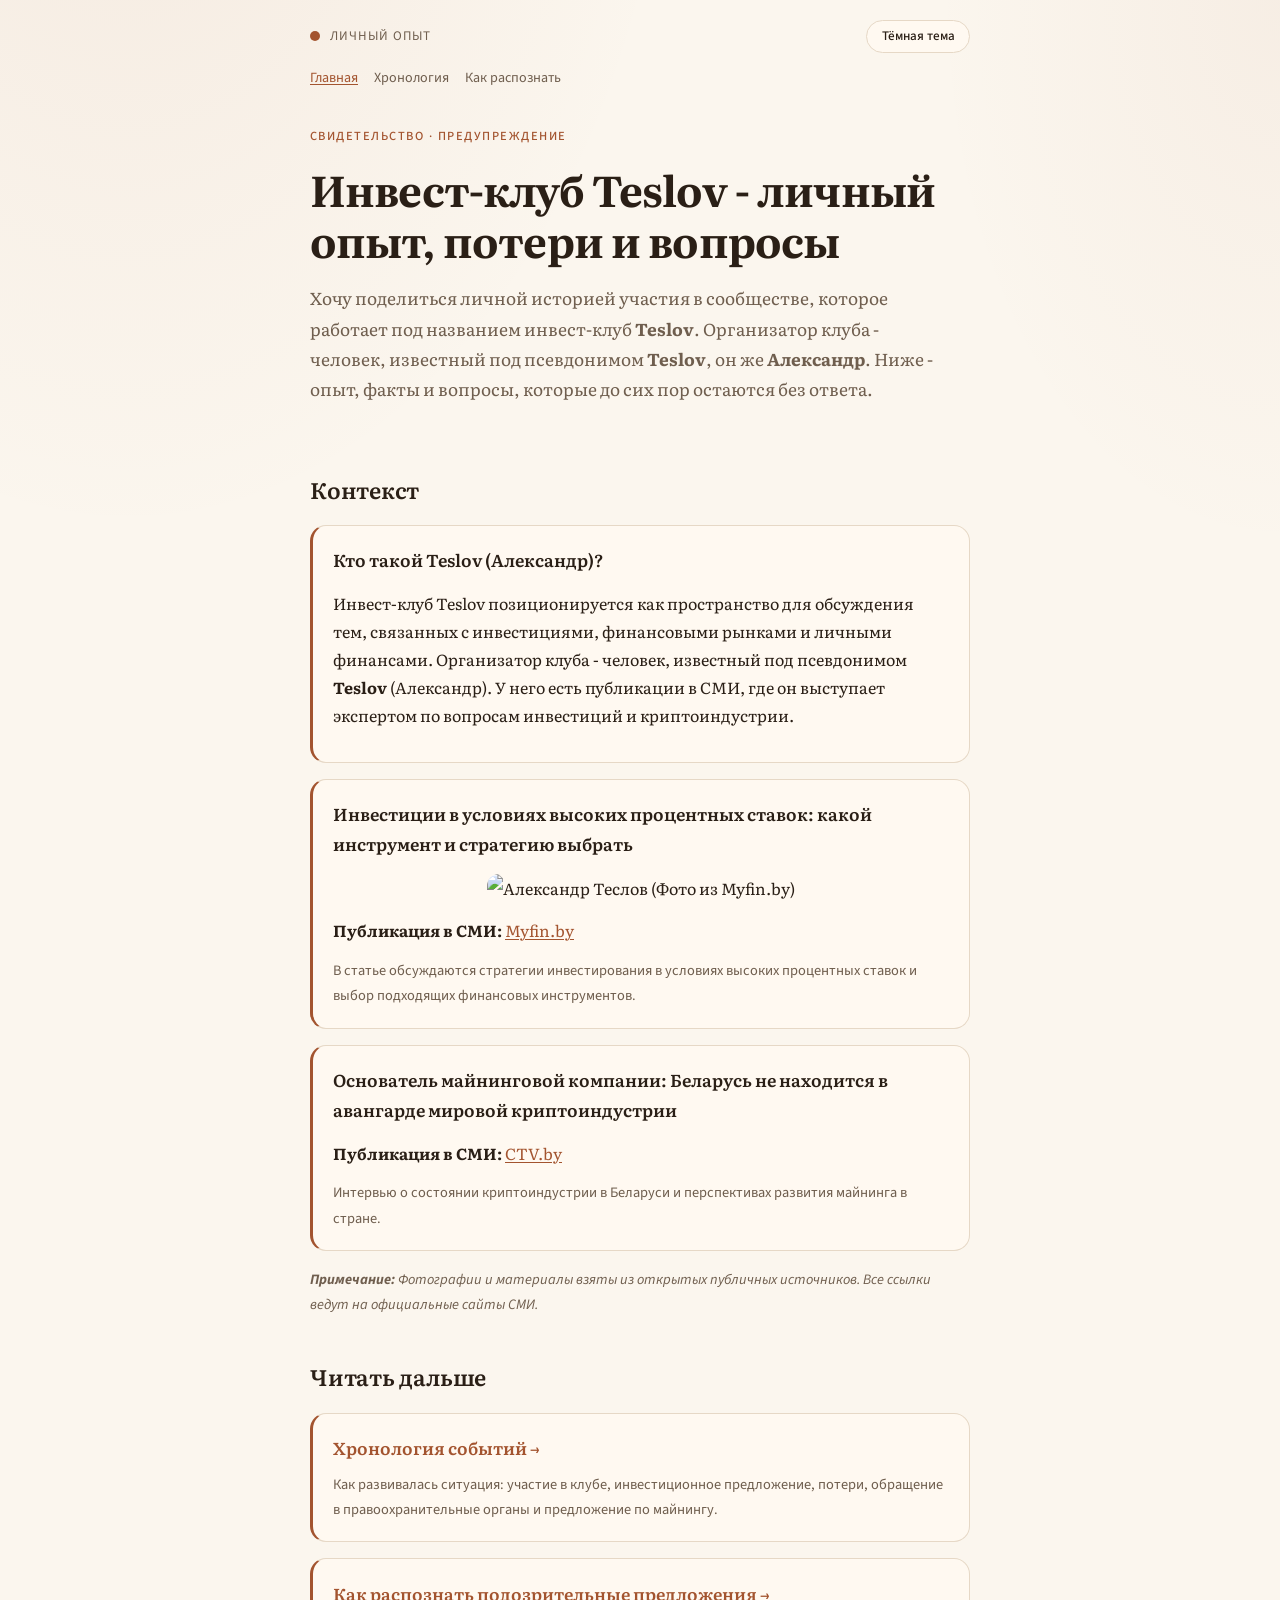
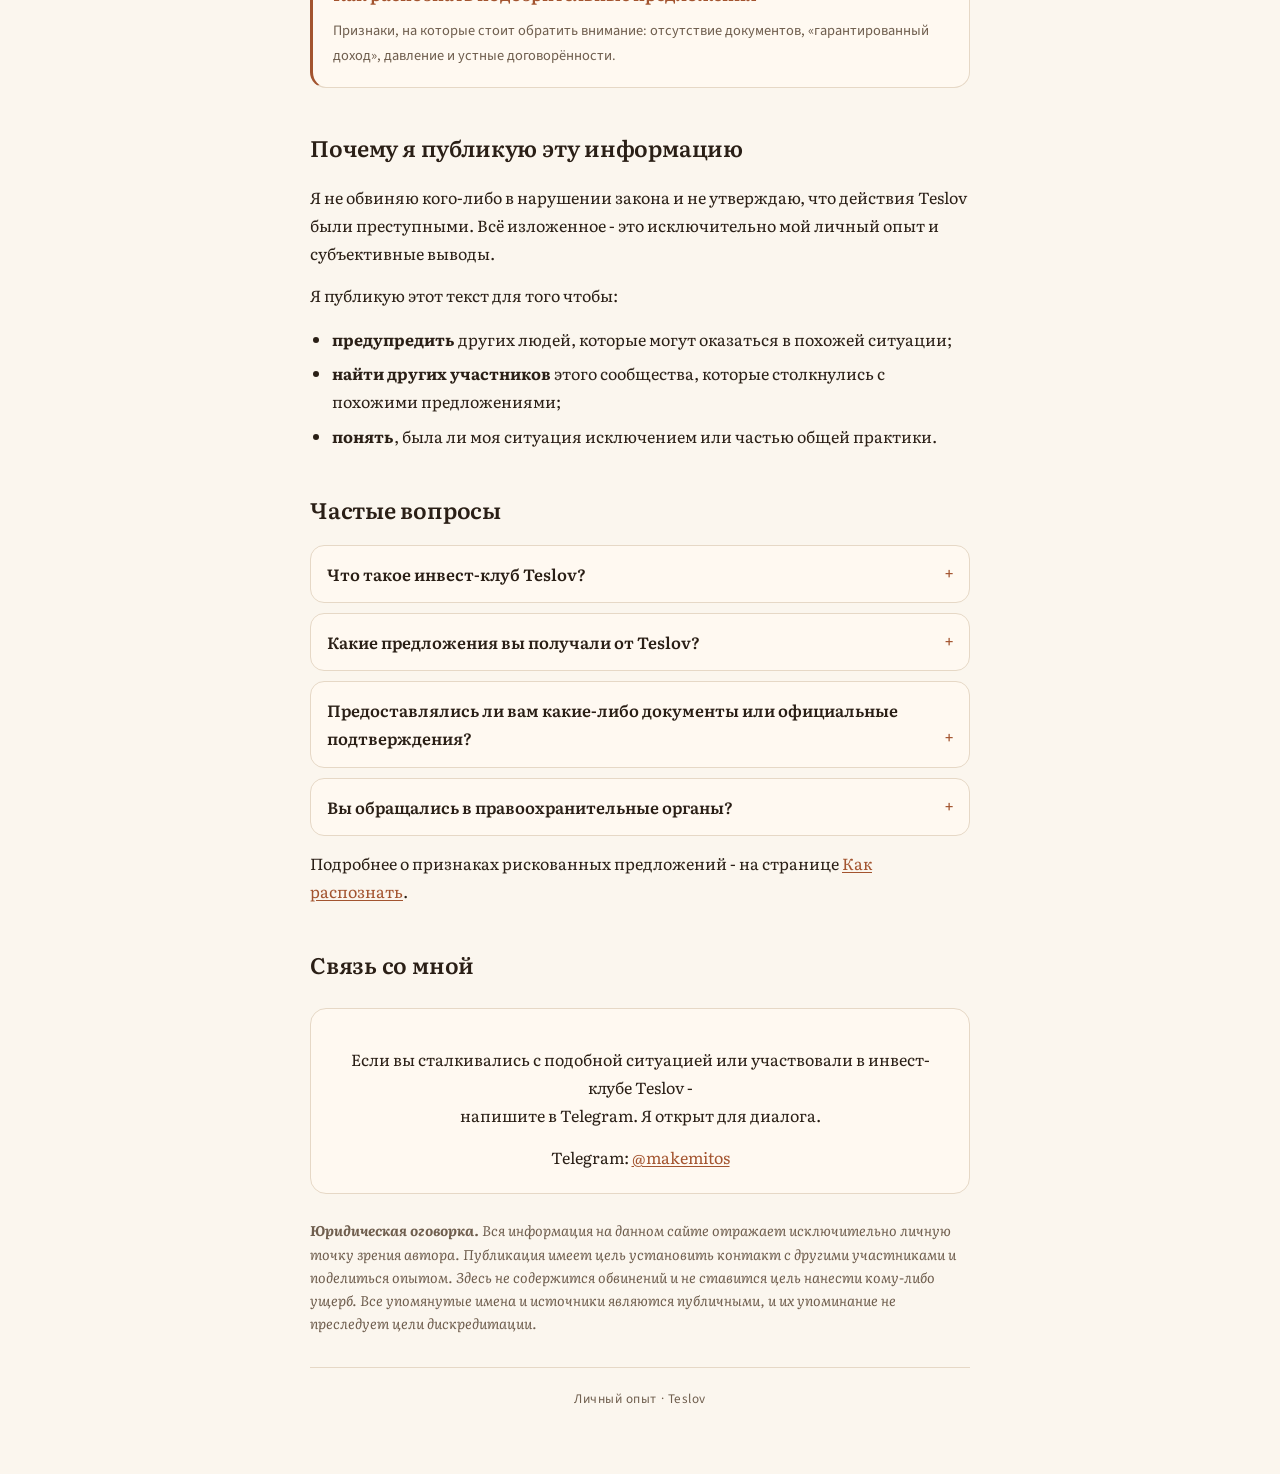
==== commit 2e8fbe0f: "Разбить сайт на три страницы: главная, хронология и чеклист. Co-authored-by: Cursor <cursoragent@cur" ====
--- a/index.html
+++ b/index.html
@@ -4,14 +4,83 @@
 <head>
   <meta charset="UTF-8" />
   <meta name="viewport" content="width=device-width, initial-scale=1.0" />
-  <meta name="description" content="Инвест-клуб Teslov - личный опыт, потери и вопросы. Предупреждение для инвесторов.">
+  <meta name="description"
+    content="Инвест-клуб Teslov (Александр) - личный опыт участия, финансовые потери и вопросы без ответов. Предупреждение для инвесторов в Минске и Беларуси.">
   <meta name="keywords"
-    content="ateslov, teslov, инвестиции, инвестиционный клуб, Минск, bitcoin, crypto, scam, майнинг, обман, криптовалюта, предупреждение, потеря денег, бизнес" />
+    content="ateslov, teslov, инвестиции, инвестиционный клуб, Минск, Беларусь, bitcoin, crypto, scam, майнинг, обман, криптовалюта, предупреждение, потеря денег, бизнес" />
+  <meta name="author" content="Личный опыт · Teslov" />
+  <meta name="robots" content="index, follow, max-image-preview:large" />
   <meta name="google-site-verification" content="pB8Rj-ncE4CcEa6arTZ0vi5ZQgAbrX069AEUh1GPydg" />
   <meta name="yandex-verification" content="62d51f3f0e0a17b9" />
   <meta name="color-scheme" content="light dark" />
+  <meta name="theme-color" content="#FBF6EE" media="(prefers-color-scheme: light)" />
+  <meta name="theme-color" content="#1A1511" media="(prefers-color-scheme: dark)" />
+
+  <link rel="canonical" href="https://teslovattention.win/" />
   <link rel="icon" href="favicon.svg" type="image/svg+xml">
+  <link rel="stylesheet" href="styles.css" />
+
+  <meta property="og:type" content="website" />
+  <meta property="og:locale" content="ru_RU" />
+  <meta property="og:site_name" content="Teslov Attention" />
+  <meta property="og:url" content="https://teslovattention.win/" />
+  <meta property="og:title" content="Инвест-клуб Teslov - личный опыт, потери и вопросы" />
+  <meta property="og:description"
+    content="Личная история участия в инвест-клубе Teslov: предложения без документов, потери и обращение в правоохранительные органы." />
+  <meta property="og:image" content="https://teslovattention.win/og.png" />
+  <meta property="og:image:width" content="1200" />
+  <meta property="og:image:height" content="630" />
+
+  <meta name="twitter:card" content="summary_large_image" />
+  <meta name="twitter:title" content="Инвест-клуб Teslov - личный опыт, потери и вопросы" />
+  <meta name="twitter:description"
+    content="Личная история участия в инвест-клубе Teslov: предложения без документов, потери и обращение в правоохранительные органы." />
+  <meta name="twitter:image" content="https://teslovattention.win/og.png" />
+
   <title>Инвест-клуб Teslov - личный опыт, потери и вопросы</title>
+
+  <script type="application/ld+json">
+  {
+    "@context": "https://schema.org",
+    "@graph": [
+      {
+        "@type": "WebSite",
+        "@id": "https://teslovattention.win/#website",
+        "url": "https://teslovattention.win/",
+        "name": "Teslov Attention",
+        "inLanguage": "ru",
+        "description": "Личный опыт участия в инвест-клубе Teslov: потери, вопросы и предупреждение для инвесторов."
+      },
+      {
+        "@type": "WebPage",
+        "@id": "https://teslovattention.win/#webpage",
+        "url": "https://teslovattention.win/",
+        "name": "Инвест-клуб Teslov - личный опыт, потери и вопросы",
+        "isPartOf": { "@id": "https://teslovattention.win/#website" },
+        "inLanguage": "ru",
+        "description": "Инвест-клуб Teslov (Александр) - личный опыт участия, финансовые потери и вопросы без ответов.",
+        "primaryImageOfPage": {
+          "@type": "ImageObject",
+          "url": "https://teslovattention.win/og.png",
+          "width": 1200,
+          "height": 630
+        }
+      },
+      {
+        "@type": "BreadcrumbList",
+        "itemListElement": [
+          {
+            "@type": "ListItem",
+            "position": 1,
+            "name": "Главная",
+            "item": "https://teslovattention.win/"
+          }
+        ]
+      }
+    ]
+  }
+  </script>
+
   <link rel="preconnect" href="https://fonts.googleapis.com" />
   <link rel="preconnect" href="https://fonts.gstatic.com" crossorigin />
   <link href="https://fonts.googleapis.com/css2?family=Literata:ital,opsz,wght@0,7..72,400;0,7..72,600;0,7..72,700;1,7..72,400&family=Source+Sans+3:wght@400;500;600&display=swap" rel="stylesheet" />
@@ -25,352 +94,28 @@
       } catch (e) {}
     })();
   </script>
-  <style>
-    *,
-    *::before,
-    *::after {
-      box-sizing: border-box;
-    }
-
-    :root {
-      --bg: #FBF6EE;
-      --ink: #2A1F16;
-      --muted: #6F5E4E;
-      --accent: #A3542F;
-      --line: #E6D8C6;
-      --surface: #FFF9F1;
-      --serif: "Literata", Georgia, "Times New Roman", serif;
-      --sans: "Source Sans 3", system-ui, sans-serif;
-      --measure: 700px;
-    }
-
-    html[data-theme="dark"] {
-      --bg: #1A1511;
-      --ink: #F0E6D8;
-      --muted: #C4B3A1;
-      --accent: #E08A62;
-      --line: #3A3028;
-      --surface: #231C17;
-    }
-
-    html {
-      scroll-behavior: smooth;
-    }
-
-    body {
-      margin: 0;
-      min-height: 100%;
-      background:
-        radial-gradient(ellipse 80% 50% at 10% -10%, rgba(163, 84, 47, 0.08), transparent 55%),
-        radial-gradient(ellipse 60% 40% at 100% 0%, rgba(163, 84, 47, 0.05), transparent 45%),
-        var(--bg);
-      color: var(--ink);
-      font-family: var(--serif);
-      line-height: 1.75;
-      transition: background 0.25s ease, color 0.25s ease;
-    }
-
-    html[data-theme="dark"] body {
-      background:
-        radial-gradient(ellipse 80% 50% at 10% -10%, rgba(224, 138, 98, 0.1), transparent 55%),
-        radial-gradient(ellipse 60% 40% at 100% 0%, rgba(224, 138, 98, 0.06), transparent 45%),
-        var(--bg);
-    }
-
-    a {
-      color: var(--accent);
-      text-underline-offset: 0.15em;
-    }
-
-    a:hover {
-      text-decoration-thickness: 2px;
-    }
-
-    .site-header {
-      display: flex;
-      align-items: center;
-      justify-content: space-between;
-      max-width: var(--measure);
-      margin: 0 auto;
-      padding: 1.25rem 1.25rem 0;
-    }
-
-    .mark {
-      display: flex;
-      align-items: center;
-      gap: 0.6rem;
-    }
-
-    .mark-dot {
-      width: 10px;
-      height: 10px;
-      border-radius: 50%;
-      background: var(--accent);
-      flex-shrink: 0;
-    }
-
-    .mark-name {
-      font-family: var(--sans);
-      font-size: 0.82rem;
-      letter-spacing: 0.08em;
-      text-transform: uppercase;
-      color: var(--muted);
-    }
-
-    .theme-toggle {
-      border: 1px solid var(--line);
-      background: var(--surface);
-      color: var(--ink);
-      border-radius: 999px;
-      padding: 0.4rem 0.9rem;
-      cursor: pointer;
-      font-family: var(--sans);
-      font-size: 0.82rem;
-      font-weight: 500;
-      transition: border-color 0.2s ease, background 0.2s ease;
-    }
-
-    .theme-toggle:hover {
-      border-color: var(--accent);
-    }
-
-    .theme-toggle:focus-visible {
-      outline: 2px solid var(--accent);
-      outline-offset: 2px;
-    }
-
-    .container {
-      max-width: var(--measure);
-      margin: 0 auto;
-      padding: 0 1.25rem 4rem;
-    }
-
-    .hero {
-      padding: 2.2rem 0 1.6rem;
-    }
-
-    .kicker {
-      font-family: var(--sans);
-      font-size: 0.78rem;
-      letter-spacing: 0.12em;
-      text-transform: uppercase;
-      color: var(--accent);
-      margin: 0 0 1rem;
-      font-weight: 500;
-    }
-
-    .hero h1 {
-      font-family: var(--serif);
-      font-weight: 700;
-      font-size: clamp(1.85rem, 5vw, 2.65rem);
-      line-height: 1.2;
-      margin: 0 0 1.1rem;
-      letter-spacing: -0.02em;
-    }
-
-    .lede {
-      font-size: 1.08rem;
-      color: var(--muted);
-      margin: 0;
-      max-width: 40rem;
-    }
-
-    h2 {
-      font-family: var(--serif);
-      font-size: 1.4rem;
-      font-weight: 600;
-      margin: 2.5rem 0 1rem;
-      letter-spacing: -0.01em;
-    }
-
-    h3 {
-      font-family: var(--serif);
-      font-size: 1.08rem;
-      font-weight: 600;
-      margin: 0 0 0.55rem;
-      color: var(--ink);
-    }
-
-    p {
-      margin: 0.85rem 0;
-    }
-
-    .card {
-      background: var(--surface);
-      border: 1px solid var(--line);
-      border-left: 3px solid var(--accent);
-      border-radius: 16px;
-      padding: 1.2rem 1.25rem;
-      margin: 1rem 0;
-    }
-
-    .card img {
-      width: 450px;
-      max-width: 100%;
-      height: auto;
-      border-radius: 12px;
-    }
-
-    .card-media {
-      text-align: center;
-      margin: 0.9rem 0;
-    }
-
-    .card-note,
-    .note {
-      font-family: var(--sans);
-      font-size: 0.9rem;
-      color: var(--muted);
-      margin-bottom: 0;
-    }
-
-    .note {
-      font-style: italic;
-      margin-top: 1rem;
-    }
-
-    .timeline {
-      list-style: none;
-      margin: 1.5rem 0;
-      padding: 0;
-    }
-
-    .timeline-item {
-      position: relative;
-      padding: 0 0 1.45rem 1.15rem;
-    }
-
-    .timeline-item:last-child {
-      padding-bottom: 0;
-    }
-
-    .timeline-item::before {
-      content: "";
-      position: absolute;
-      left: 0;
-      top: 0.55rem;
-      width: 8px;
-      height: 8px;
-      border-radius: 50%;
-      background: var(--accent);
-    }
-
-    .timeline-date {
-      font-family: var(--sans);
-      font-size: 0.78rem;
-      letter-spacing: 0.08em;
-      text-transform: uppercase;
-      color: var(--accent);
-      font-weight: 600;
-    }
-
-    .timeline-item p {
-      margin: 0.35rem 0 0;
-    }
-
-    details {
-      background: var(--surface);
-      border: 1px solid var(--line);
-      border-radius: 14px;
-      padding: 0.85rem 1rem;
-      margin: 0.65rem 0;
-    }
-
-    summary {
-      font-family: var(--serif);
-      font-weight: 600;
-      cursor: pointer;
-      color: var(--ink);
-      font-size: 1.02rem;
-      list-style: none;
-    }
-
-    summary::-webkit-details-marker {
-      display: none;
-    }
-
-    summary::after {
-      content: "+";
-      float: right;
-      color: var(--accent);
-      font-family: var(--sans);
-      font-weight: 500;
-    }
-
-    details[open] summary::after {
-      content: "−";
-    }
-
-    .details-body {
-      margin-top: 0.75rem;
-      font-size: 0.98rem;
-    }
-
-    ul {
-      padding-left: 1.35rem;
-    }
-
-    li {
-      margin: 0.4rem 0;
-    }
-
-    .contacts {
-      background: var(--surface);
-      border: 1px solid var(--line);
-      border-radius: 16px;
-      padding: 1.4rem;
-      text-align: center;
-      margin: 1.5rem 0;
-    }
-
-    .contacts p:last-child {
-      margin-bottom: 0;
-    }
-
-    .disclaimer {
-      font-size: 0.88rem;
-      color: var(--muted);
-      font-style: italic;
-      margin: 1.5rem 0;
-      line-height: 1.65;
-    }
-
-    footer {
-      text-align: center;
-      margin-top: 2rem;
-      padding-top: 1.25rem;
-      border-top: 1px solid var(--line);
-      font-family: var(--sans);
-      font-size: 0.82rem;
-      color: var(--muted);
-      letter-spacing: 0.04em;
-    }
-
-    @media (prefers-reduced-motion: reduce) {
-      html {
-        scroll-behavior: auto;
-      }
-
-      body,
-      .theme-toggle {
-        transition: none;
-      }
-    }
-  </style>
 </head>
 
 <body>
   <div style="display:none;">Verification: 62d51f3f0e0a17b9</div>
 
   <header class="site-header">
-    <div class="mark">
+    <a class="mark" href="/">
       <span class="mark-dot" aria-hidden="true"></span>
       <span class="mark-name">Личный опыт</span>
-    </div>
-    <button class="theme-toggle" type="button" id="theme-toggle" aria-label="Переключить тему">
-      Тёмная тема
-    </button>
+    </a>
+    <div class="header-actions">
+      <button class="theme-toggle" type="button" id="theme-toggle" aria-label="Переключить тему">
+        Тёмная тема
+      </button>
+    </div>
   </header>
+
+  <nav class="site-nav" aria-label="Разделы">
+    <a href="/" aria-current="page">Главная</a>
+    <a href="/chronologiya.html">Хронология</a>
+    <a href="/kak-raspoznat.html">Как распознать</a>
+  </nav>
 
   <main class="container">
 
@@ -416,44 +161,19 @@
     <p class="note"><strong>Примечание:</strong> Фотографии и материалы взяты из открытых публичных источников. Все ссылки
       ведут на официальные сайты СМИ.</p>
 
-    <h2>Хронология событий</h2>
-
-    <ol class="timeline">
-      <li class="timeline-item">
-        <div class="timeline-date">Участие в клубе</div>
-        <p>Я участвовал в сообществе Teslov, следил за его активностью и общался с организатором. Клуб
-          позиционировался как площадка для обсуждения инвестиций и личных финансов.</p>
-      </li>
-      <li class="timeline-item">
-        <div class="timeline-date">Инвестиционное предложение</div>
-        <p>Мне предложили вложить деньги в проект, который, по словам Александра, обещал высокий доход и был надежен.
-          Проект представляли как инвестиционный - с заработком за счёт торговли или иных финансовых инструментов.
-          Документов или официальных подтверждений условий не было.</p>
-      </li>
-      <li class="timeline-item">
-        <div class="timeline-date">Финансовые потери</div>
-        <p>Предложение показалось убедительным, и я принял участие. Спустя время стало ясно, что прозрачной отчётности
-          нет, обещанных результатов нет, а объяснения стали неубедительными. В результате я понёс финансовые потери.</p>
-      </li>
-      <li class="timeline-item">
-        <div class="timeline-date">Обращение в правоохранительные органы</div>
-        <p>Понимая, что ситуация вызывает вопросы, я обратился в правоохранительные органы, чтобы они провели проверку
-          и дали правовую оценку.</p>
-      </li>
-      <li class="timeline-item">
-        <div class="timeline-date">Предложение майнинга</div>
-        <p>Также поступило предложение вложить средства в майнинг - Александр уверял в гарантированном доходе. Я
-          проконсультировался с конкурентами: они утверждали, что на рынке неблагоприятная обстановка и майнинг не
-          выгоден. В итоге я отказался.</p>
-      </li>
-    </ol>
-
-    <p>Всё основывалось на доверии и устных (или переписанных) договорённостях в формате «сразу денежные средства,
-      после - демонстрация». Никаких документов, никакой прозрачной отчётности.</p>
-
-    <p>Повторяюсь, всё звучало очень убедительно. С одной стороны - Александр, который в рассказе упоминает суммы
-      сотни тысяч долларов других инвесторов, а с другой - здравый смысл и конкуренты с абсолютно противоположным
-      мнением. Но тут кто как умеет... как говорится.</p>
+    <h2>Читать дальше</h2>
+
+    <a class="card card-link" href="/chronologiya.html">
+      <h3>Хронология событий →</h3>
+      <p class="card-note">Как развивалась ситуация: участие в клубе, инвестиционное предложение, потери, обращение
+        в правоохранительные органы и предложение по майнингу.</p>
+    </a>
+
+    <a class="card card-link" href="/kak-raspoznat.html">
+      <h3>Как распознать подозрительные предложения →</h3>
+      <p class="card-note">Признаки, на которые стоит обратить внимание: отсутствие документов, «гарантированный доход»,
+        давление и устные договорённости.</p>
+    </a>
 
     <h2>Почему я публикую эту информацию</h2>
 
@@ -511,23 +231,8 @@
       </div>
     </details>
 
-    <details>
-      <summary>Как распознать подозрительные инвестиционные предложения?</summary>
-      <div class="details-body">
-        <p>Основываясь на своём опыте, рекомендую обратить внимание на следующие признаки:</p>
-        <ul>
-          <li><b>Отсутствие документов</b> - если вам не предоставляют официальных документов, подтверждающих условия
-            инвестиций</li>
-          <li><b>Обещания гарантированного дохода</b> - особенно высокого, без рисков</li>
-          <li><b>Отсутствие прозрачной отчётности</b> - если нет возможности отследить результаты инвестиций</li>
-          <li><b>Давление и убедительность</b> - если вас убеждают вложить деньги немедленно, упоминая большие суммы других
-            инвесторов</li>
-          <li><b>Устные договорённости</b> - если всё основывается только на доверии без документального оформления</li>
-        </ul>
-        <p>Всегда консультируйтесь с независимыми экспертами и проверяйте информацию у конкурентов или других источников
-          перед принятием решения об инвестициях.</p>
-      </div>
-    </details>
+    <p>Подробнее о признаках рискованных предложений - на странице
+      <a href="/kak-raspoznat.html">Как распознать</a>.</p>
 
     <h2>Связь со мной</h2>
 
@@ -541,7 +246,7 @@
 
     <div class="disclaimer">
       <strong>Юридическая оговорка.</strong>
-      Вся информация на данной странице отражает исключительно личную точку зрения автора. Публикация имеет цель
+      Вся информация на данном сайте отражает исключительно личную точку зрения автора. Публикация имеет цель
       установить контакт с другими участниками и поделиться опытом. Здесь не содержится обвинений и не ставится цель
       нанести кому-либо ущерб. Все упомянутые имена и источники являются публичными, и их упоминание не преследует цели
       дискредитации.
@@ -553,31 +258,7 @@
 
   </main>
 
-  <script>
-    (function () {
-      var root = document.documentElement;
-      var btn = document.getElementById("theme-toggle");
-
-      function label(theme) {
-        return theme === "dark" ? "Светлая тема" : "Тёмная тема";
-      }
-
-      function apply(theme) {
-        root.setAttribute("data-theme", theme);
-        btn.textContent = label(theme);
-        btn.setAttribute("aria-label", theme === "dark" ? "Включить светлую тему" : "Включить тёмную тему");
-        try {
-          localStorage.setItem("theme", theme);
-        } catch (e) {}
-      }
-
-      apply(root.getAttribute("data-theme") === "dark" ? "dark" : "light");
-
-      btn.addEventListener("click", function () {
-        apply(root.getAttribute("data-theme") === "dark" ? "light" : "dark");
-      });
-    })();
-  </script>
+  <script src="theme.js"></script>
 </body>
 
 </html>
--- a/styles.css
+++ b/styles.css
@@ -0,0 +1,389 @@
+*,
+*::before,
+*::after {
+  box-sizing: border-box;
+}
+
+:root {
+  --bg: #FBF6EE;
+  --ink: #2A1F16;
+  --muted: #6F5E4E;
+  --accent: #A3542F;
+  --line: #E6D8C6;
+  --surface: #FFF9F1;
+  --serif: "Literata", Georgia, "Times New Roman", serif;
+  --sans: "Source Sans 3", system-ui, sans-serif;
+  --measure: 700px;
+}
+
+html[data-theme="dark"] {
+  --bg: #1A1511;
+  --ink: #F0E6D8;
+  --muted: #C4B3A1;
+  --accent: #E08A62;
+  --line: #3A3028;
+  --surface: #231C17;
+}
+
+html {
+  scroll-behavior: smooth;
+}
+
+body {
+  margin: 0;
+  min-height: 100%;
+  background:
+    radial-gradient(ellipse 80% 50% at 10% -10%, rgba(163, 84, 47, 0.08), transparent 55%),
+    radial-gradient(ellipse 60% 40% at 100% 0%, rgba(163, 84, 47, 0.05), transparent 45%),
+    var(--bg);
+  color: var(--ink);
+  font-family: var(--serif);
+  line-height: 1.75;
+  transition: background 0.25s ease, color 0.25s ease;
+}
+
+html[data-theme="dark"] body {
+  background:
+    radial-gradient(ellipse 80% 50% at 10% -10%, rgba(224, 138, 98, 0.1), transparent 55%),
+    radial-gradient(ellipse 60% 40% at 100% 0%, rgba(224, 138, 98, 0.06), transparent 45%),
+    var(--bg);
+}
+
+a {
+  color: var(--accent);
+  text-underline-offset: 0.15em;
+}
+
+a:hover {
+  text-decoration-thickness: 2px;
+}
+
+.site-header {
+  display: flex;
+  align-items: center;
+  justify-content: space-between;
+  gap: 1rem;
+  max-width: var(--measure);
+  margin: 0 auto;
+  padding: 1.25rem 1.25rem 0;
+}
+
+.mark {
+  display: flex;
+  align-items: center;
+  gap: 0.6rem;
+  color: inherit;
+  text-decoration: none;
+}
+
+.mark:hover {
+  text-decoration: none;
+}
+
+.mark-dot {
+  width: 10px;
+  height: 10px;
+  border-radius: 50%;
+  background: var(--accent);
+  flex-shrink: 0;
+}
+
+.mark-name {
+  font-family: var(--sans);
+  font-size: 0.82rem;
+  letter-spacing: 0.08em;
+  text-transform: uppercase;
+  color: var(--muted);
+}
+
+.header-actions {
+  display: flex;
+  align-items: center;
+  gap: 0.75rem;
+}
+
+.theme-toggle {
+  border: 1px solid var(--line);
+  background: var(--surface);
+  color: var(--ink);
+  border-radius: 999px;
+  padding: 0.4rem 0.9rem;
+  cursor: pointer;
+  font-family: var(--sans);
+  font-size: 0.82rem;
+  font-weight: 500;
+  transition: border-color 0.2s ease, background 0.2s ease;
+}
+
+.theme-toggle:hover {
+  border-color: var(--accent);
+}
+
+.theme-toggle:focus-visible {
+  outline: 2px solid var(--accent);
+  outline-offset: 2px;
+}
+
+.site-nav {
+  display: flex;
+  flex-wrap: wrap;
+  gap: 0.35rem 1rem;
+  max-width: var(--measure);
+  margin: 0.85rem auto 0;
+  padding: 0 1.25rem;
+  font-family: var(--sans);
+  font-size: 0.88rem;
+}
+
+.site-nav a {
+  color: var(--muted);
+  text-decoration: none;
+}
+
+.site-nav a:hover,
+.site-nav a[aria-current="page"] {
+  color: var(--accent);
+  text-decoration: underline;
+}
+
+.container {
+  max-width: var(--measure);
+  margin: 0 auto;
+  padding: 0 1.25rem 4rem;
+}
+
+.hero {
+  padding: 2.2rem 0 1.6rem;
+}
+
+.kicker {
+  font-family: var(--sans);
+  font-size: 0.78rem;
+  letter-spacing: 0.12em;
+  text-transform: uppercase;
+  color: var(--accent);
+  margin: 0 0 1rem;
+  font-weight: 500;
+}
+
+.hero h1 {
+  font-family: var(--serif);
+  font-weight: 700;
+  font-size: clamp(1.85rem, 5vw, 2.65rem);
+  line-height: 1.2;
+  margin: 0 0 1.1rem;
+  letter-spacing: -0.02em;
+}
+
+.lede {
+  font-size: 1.08rem;
+  color: var(--muted);
+  margin: 0;
+  max-width: 40rem;
+}
+
+h2 {
+  font-family: var(--serif);
+  font-size: 1.4rem;
+  font-weight: 600;
+  margin: 2.5rem 0 1rem;
+  letter-spacing: -0.01em;
+}
+
+h3 {
+  font-family: var(--serif);
+  font-size: 1.08rem;
+  font-weight: 600;
+  margin: 0 0 0.55rem;
+  color: var(--ink);
+}
+
+p {
+  margin: 0.85rem 0;
+}
+
+.card {
+  background: var(--surface);
+  border: 1px solid var(--line);
+  border-left: 3px solid var(--accent);
+  border-radius: 16px;
+  padding: 1.2rem 1.25rem;
+  margin: 1rem 0;
+}
+
+.card img {
+  width: 450px;
+  max-width: 100%;
+  height: auto;
+  border-radius: 12px;
+}
+
+.card-media {
+  text-align: center;
+  margin: 0.9rem 0;
+}
+
+.card-note,
+.note {
+  font-family: var(--sans);
+  font-size: 0.9rem;
+  color: var(--muted);
+  margin-bottom: 0;
+}
+
+.note {
+  font-style: italic;
+  margin-top: 1rem;
+}
+
+.card-link {
+  display: block;
+  text-decoration: none;
+  color: inherit;
+  transition: border-color 0.2s ease;
+}
+
+.card-link:hover {
+  border-color: var(--accent);
+  text-decoration: none;
+}
+
+.card-link h3 {
+  color: var(--accent);
+}
+
+.card-link .card-note {
+  margin-top: 0.35rem;
+}
+
+.timeline {
+  list-style: none;
+  margin: 1.5rem 0;
+  padding: 0;
+}
+
+.timeline-item {
+  position: relative;
+  padding: 0 0 1.45rem 1.15rem;
+}
+
+.timeline-item:last-child {
+  padding-bottom: 0;
+}
+
+.timeline-item::before {
+  content: "";
+  position: absolute;
+  left: 0;
+  top: 0.55rem;
+  width: 8px;
+  height: 8px;
+  border-radius: 50%;
+  background: var(--accent);
+}
+
+.timeline-date {
+  font-family: var(--sans);
+  font-size: 0.78rem;
+  letter-spacing: 0.08em;
+  text-transform: uppercase;
+  color: var(--accent);
+  font-weight: 600;
+}
+
+.timeline-item p {
+  margin: 0.35rem 0 0;
+}
+
+details {
+  background: var(--surface);
+  border: 1px solid var(--line);
+  border-radius: 14px;
+  padding: 0.85rem 1rem;
+  margin: 0.65rem 0;
+}
+
+summary {
+  font-family: var(--serif);
+  font-weight: 600;
+  cursor: pointer;
+  color: var(--ink);
+  font-size: 1.02rem;
+  list-style: none;
+}
+
+summary::-webkit-details-marker {
+  display: none;
+}
+
+summary::after {
+  content: "+";
+  float: right;
+  color: var(--accent);
+  font-family: var(--sans);
+  font-weight: 500;
+}
+
+details[open] summary::after {
+  content: "−";
+}
+
+.details-body {
+  margin-top: 0.75rem;
+  font-size: 0.98rem;
+}
+
+ul {
+  padding-left: 1.35rem;
+}
+
+li {
+  margin: 0.4rem 0;
+}
+
+.contacts {
+  background: var(--surface);
+  border: 1px solid var(--line);
+  border-radius: 16px;
+  padding: 1.4rem;
+  text-align: center;
+  margin: 1.5rem 0;
+}
+
+.contacts p:last-child {
+  margin-bottom: 0;
+}
+
+.disclaimer {
+  font-size: 0.88rem;
+  color: var(--muted);
+  font-style: italic;
+  margin: 1.5rem 0;
+  line-height: 1.65;
+}
+
+.also {
+  margin: 2rem 0 0;
+}
+
+footer {
+  text-align: center;
+  margin-top: 2rem;
+  padding-top: 1.25rem;
+  border-top: 1px solid var(--line);
+  font-family: var(--sans);
+  font-size: 0.82rem;
+  color: var(--muted);
+  letter-spacing: 0.04em;
+}
+
+@media (prefers-reduced-motion: reduce) {
+  html {
+    scroll-behavior: auto;
+  }
+
+  body,
+  .theme-toggle {
+    transition: none;
+  }
+}
